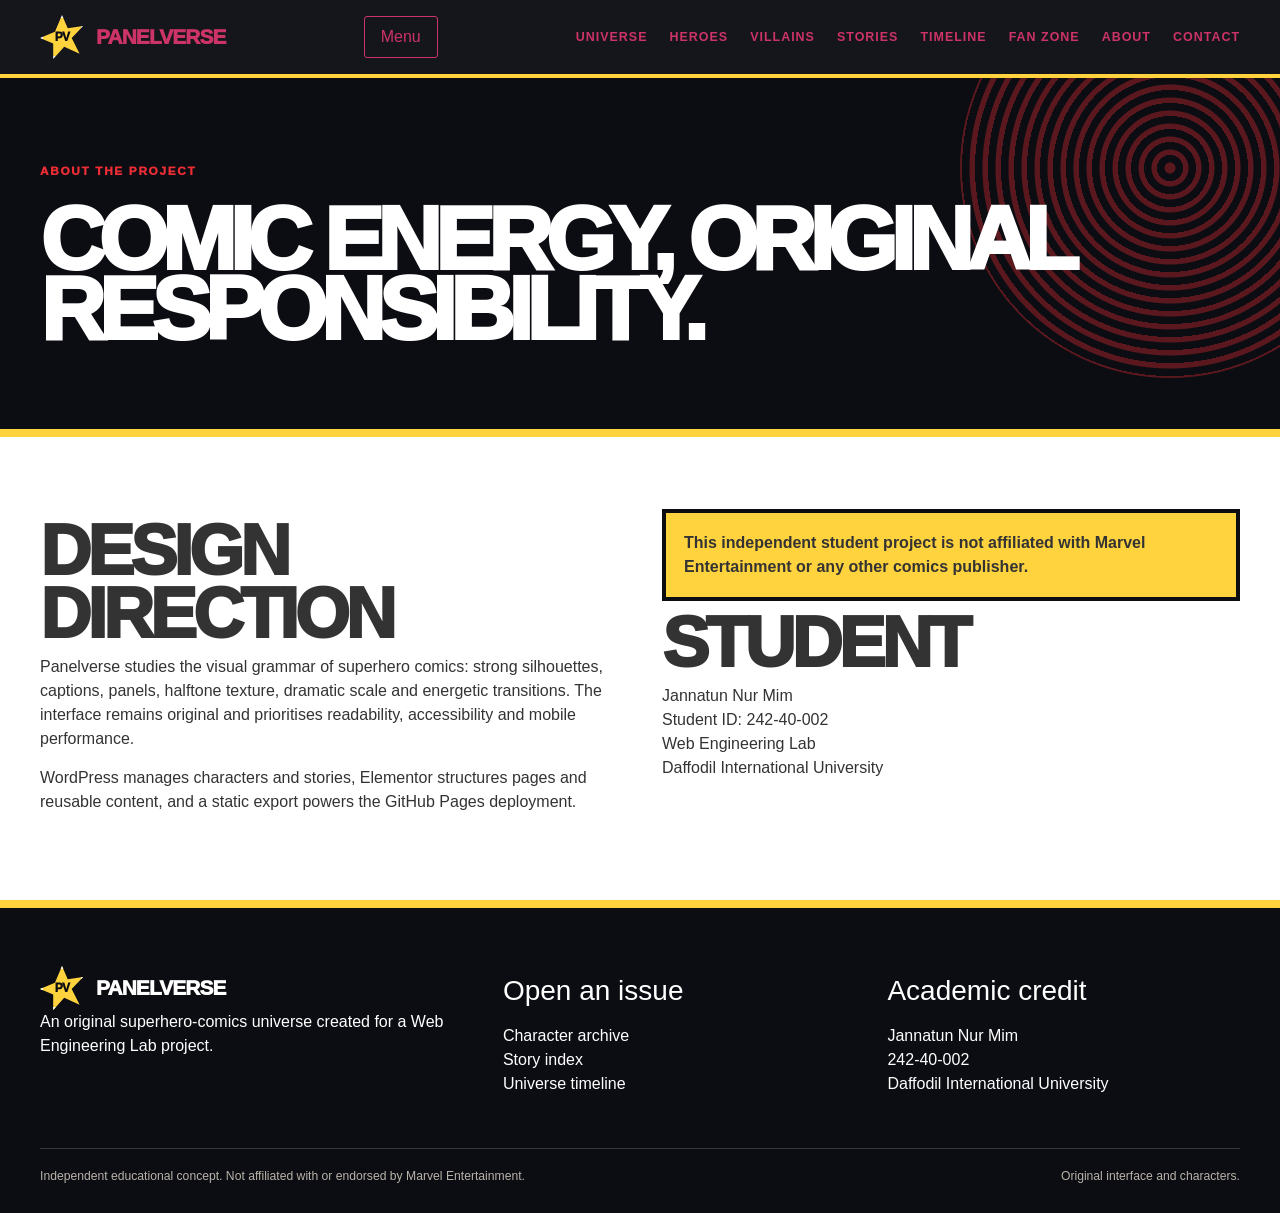
==== about/index.html @ 133c0a96 "feat: replace Prompt and Pixel with Panelverse Comics" ====
<!DOCTYPE html>
<html lang="en-US"><head><meta charset="UTF-8"><meta name="viewport" content="width=device-width,initial-scale=1"><title>About – Panelverse Comics</title>
<meta name="robots" content="max-image-preview:large">
<style id="wp-img-auto-sizes-contain-inline-css">
img:is([sizes=auto i],[sizes^="auto," i]){contain-intrinsic-size:3000px 1500px}
/*# sourceURL=wp-img-auto-sizes-contain-inline-css */
</style>
<style id="wp-emoji-styles-inline-css">

	img.wp-smiley, img.emoji {
		display: inline !important;
		border: none !important;
		box-shadow: none !important;
		height: 1em !important;
		width: 1em !important;
		margin: 0 0.07em !important;
		vertical-align: -0.1em !important;
		background: none !important;
		padding: 0 !important;
	}
/*# sourceURL=wp-emoji-styles-inline-css */
</style>
<style id="global-styles-inline-css">
:root{--wp--preset--aspect-ratio--square: 1;--wp--preset--aspect-ratio--4-3: 4/3;--wp--preset--aspect-ratio--3-4: 3/4;--wp--preset--aspect-ratio--3-2: 3/2;--wp--preset--aspect-ratio--2-3: 2/3;--wp--preset--aspect-ratio--16-9: 16/9;--wp--preset--aspect-ratio--9-16: 9/16;--wp--preset--color--black: #000000;--wp--preset--color--cyan-bluish-gray: #abb8c3;--wp--preset--color--white: #ffffff;--wp--preset--color--pale-pink: #f78da7;--wp--preset--color--vivid-red: #cf2e2e;--wp--preset--color--luminous-vivid-orange: #ff6900;--wp--preset--color--luminous-vivid-amber: #fcb900;--wp--preset--color--light-green-cyan: #7bdcb5;--wp--preset--color--vivid-green-cyan: #00d084;--wp--preset--color--pale-cyan-blue: #8ed1fc;--wp--preset--color--vivid-cyan-blue: #0693e3;--wp--preset--color--vivid-purple: #9b51e0;--wp--preset--gradient--vivid-cyan-blue-to-vivid-purple: linear-gradient(135deg,rgb(6,147,227) 0%,rgb(155,81,224) 100%);--wp--preset--gradient--light-green-cyan-to-vivid-green-cyan: linear-gradient(135deg,rgb(122,220,180) 0%,rgb(0,208,130) 100%);--wp--preset--gradient--luminous-vivid-amber-to-luminous-vivid-orange: linear-gradient(135deg,rgb(252,185,0) 0%,rgb(255,105,0) 100%);--wp--preset--gradient--luminous-vivid-orange-to-vivid-red: linear-gradient(135deg,rgb(255,105,0) 0%,rgb(207,46,46) 100%);--wp--preset--gradient--very-light-gray-to-cyan-bluish-gray: linear-gradient(135deg,rgb(238,238,238) 0%,rgb(169,184,195) 100%);--wp--preset--gradient--cool-to-warm-spectrum: linear-gradient(135deg,rgb(74,234,220) 0%,rgb(151,120,209) 20%,rgb(207,42,186) 40%,rgb(238,44,130) 60%,rgb(251,105,98) 80%,rgb(254,248,76) 100%);--wp--preset--gradient--blush-light-purple: linear-gradient(135deg,rgb(255,206,236) 0%,rgb(152,150,240) 100%);--wp--preset--gradient--blush-bordeaux: linear-gradient(135deg,rgb(254,205,165) 0%,rgb(254,45,45) 50%,rgb(107,0,62) 100%);--wp--preset--gradient--luminous-dusk: linear-gradient(135deg,rgb(255,203,112) 0%,rgb(199,81,192) 50%,rgb(65,88,208) 100%);--wp--preset--gradient--pale-ocean: linear-gradient(135deg,rgb(255,245,203) 0%,rgb(182,227,212) 50%,rgb(51,167,181) 100%);--wp--preset--gradient--electric-grass: linear-gradient(135deg,rgb(202,248,128) 0%,rgb(113,206,126) 100%);--wp--preset--gradient--midnight: linear-gradient(135deg,rgb(2,3,129) 0%,rgb(40,116,252) 100%);--wp--preset--font-size--small: 13px;--wp--preset--font-size--medium: 20px;--wp--preset--font-size--large: 36px;--wp--preset--font-size--x-large: 42px;--wp--preset--spacing--20: 0.44rem;--wp--preset--spacing--30: 0.67rem;--wp--preset--spacing--40: 1rem;--wp--preset--spacing--50: 1.5rem;--wp--preset--spacing--60: 2.25rem;--wp--preset--spacing--70: 3.38rem;--wp--preset--spacing--80: 5.06rem;--wp--preset--shadow--natural: 6px 6px 9px rgba(0, 0, 0, 0.2);--wp--preset--shadow--deep: 12px 12px 50px rgba(0, 0, 0, 0.4);--wp--preset--shadow--sharp: 6px 6px 0px rgba(0, 0, 0, 0.2);--wp--preset--shadow--outlined: 6px 6px 0px -3px rgb(255, 255, 255), 6px 6px rgb(0, 0, 0);--wp--preset--shadow--crisp: 6px 6px 0px rgb(0, 0, 0);}:root { --wp--style--global--content-size: 800px;--wp--style--global--wide-size: 1200px; }:where(body) { margin: 0; }.wp-site-blocks > .alignleft { float: left; margin-right: 2em; }.wp-site-blocks > .alignright { float: right; margin-left: 2em; }.wp-site-blocks > .aligncenter { justify-content: center; margin-left: auto; margin-right: auto; }:where(.wp-site-blocks) > * { margin-block-start: 24px; margin-block-end: 0; }:where(.wp-site-blocks) > :first-child { margin-block-start: 0; }:where(.wp-site-blocks) > :last-child { margin-block-end: 0; }:root { --wp--style--block-gap: 24px; }:root :where(.is-layout-flow) > :first-child{margin-block-start: 0;}:root :where(.is-layout-flow) > :last-child{margin-block-end: 0;}:root :where(.is-layout-flow) > *{margin-block-start: 24px;margin-block-end: 0;}:root :where(.is-layout-constrained) > :first-child{margin-block-start: 0;}:root :where(.is-layout-constrained) > :last-child{margin-block-end: 0;}:root :where(.is-layout-constrained) > *{margin-block-start: 24px;margin-block-end: 0;}:root :where(.is-layout-flex){gap: 24px;}:root :where(.is-layout-grid){gap: 24px;}.is-layout-flow > .alignleft{float: left;margin-inline-start: 0;margin-inline-end: 2em;}.is-layout-flow > .alignright{float: right;margin-inline-start: 2em;margin-inline-end: 0;}.is-layout-flow > .aligncenter{margin-left: auto !important;margin-right: auto !important;}.is-layout-constrained > .alignleft{float: left;margin-inline-start: 0;margin-inline-end: 2em;}.is-layout-constrained > .alignright{float: right;margin-inline-start: 2em;margin-inline-end: 0;}.is-layout-constrained > .aligncenter{margin-left: auto !important;margin-right: auto !important;}.is-layout-constrained > :where(:not(.alignleft):not(.alignright):not(.alignfull)){max-width: var(--wp--style--global--content-size);margin-left: auto !important;margin-right: auto !important;}.is-layout-constrained > .alignwide{max-width: var(--wp--style--global--wide-size);}body .is-layout-flex{display: flex;}.is-layout-flex{flex-wrap: wrap;align-items: center;}.is-layout-flex > :is(*, div){margin: 0;}body .is-layout-grid{display: grid;}.is-layout-grid > :is(*, div){margin: 0;}body{padding-top: 0px;padding-right: 0px;padding-bottom: 0px;padding-left: 0px;}:root :where(.wp-element-button, .wp-block-button__link){background-color: #32373c;border-width: 0;color: #fff;font-family: inherit;font-size: inherit;font-style: inherit;font-weight: inherit;letter-spacing: inherit;line-height: inherit;padding-top: calc(0.667em + 2px);padding-right: calc(1.333em + 2px);padding-bottom: calc(0.667em + 2px);padding-left: calc(1.333em + 2px);text-decoration: none;text-transform: inherit;}.has-black-color{color: var(--wp--preset--color--black) !important;}.has-cyan-bluish-gray-color{color: var(--wp--preset--color--cyan-bluish-gray) !important;}.has-white-color{color: var(--wp--preset--color--white) !important;}.has-pale-pink-color{color: var(--wp--preset--color--pale-pink) !important;}.has-vivid-red-color{color: var(--wp--preset--color--vivid-red) !important;}.has-luminous-vivid-orange-color{color: var(--wp--preset--color--luminous-vivid-orange) !important;}.has-luminous-vivid-amber-color{color: var(--wp--preset--color--luminous-vivid-amber) !important;}.has-light-green-cyan-color{color: var(--wp--preset--color--light-green-cyan) !important;}.has-vivid-green-cyan-color{color: var(--wp--preset--color--vivid-green-cyan) !important;}.has-pale-cyan-blue-color{color: var(--wp--preset--color--pale-cyan-blue) !important;}.has-vivid-cyan-blue-color{color: var(--wp--preset--color--vivid-cyan-blue) !important;}.has-vivid-purple-color{color: var(--wp--preset--color--vivid-purple) !important;}.has-black-background-color{background-color: var(--wp--preset--color--black) !important;}.has-cyan-bluish-gray-background-color{background-color: var(--wp--preset--color--cyan-bluish-gray) !important;}.has-white-background-color{background-color: var(--wp--preset--color--white) !important;}.has-pale-pink-background-color{background-color: var(--wp--preset--color--pale-pink) !important;}.has-vivid-red-background-color{background-color: var(--wp--preset--color--vivid-red) !important;}.has-luminous-vivid-orange-background-color{background-color: var(--wp--preset--color--luminous-vivid-orange) !important;}.has-luminous-vivid-amber-background-color{background-color: var(--wp--preset--color--luminous-vivid-amber) !important;}.has-light-green-cyan-background-color{background-color: var(--wp--preset--color--light-green-cyan) !important;}.has-vivid-green-cyan-background-color{background-color: var(--wp--preset--color--vivid-green-cyan) !important;}.has-pale-cyan-blue-background-color{background-color: var(--wp--preset--color--pale-cyan-blue) !important;}.has-vivid-cyan-blue-background-color{background-color: var(--wp--preset--color--vivid-cyan-blue) !important;}.has-vivid-purple-background-color{background-color: var(--wp--preset--color--vivid-purple) !important;}.has-black-border-color{border-color: var(--wp--preset--color--black) !important;}.has-cyan-bluish-gray-border-color{border-color: var(--wp--preset--color--cyan-bluish-gray) !important;}.has-white-border-color{border-color: var(--wp--preset--color--white) !important;}.has-pale-pink-border-color{border-color: var(--wp--preset--color--pale-pink) !important;}.has-vivid-red-border-color{border-color: var(--wp--preset--color--vivid-red) !important;}.has-luminous-vivid-orange-border-color{border-color: var(--wp--preset--color--luminous-vivid-orange) !important;}.has-luminous-vivid-amber-border-color{border-color: var(--wp--preset--color--luminous-vivid-amber) !important;}.has-light-green-cyan-border-color{border-color: var(--wp--preset--color--light-green-cyan) !important;}.has-vivid-green-cyan-border-color{border-color: var(--wp--preset--color--vivid-green-cyan) !important;}.has-pale-cyan-blue-border-color{border-color: var(--wp--preset--color--pale-cyan-blue) !important;}.has-vivid-cyan-blue-border-color{border-color: var(--wp--preset--color--vivid-cyan-blue) !important;}.has-vivid-purple-border-color{border-color: var(--wp--preset--color--vivid-purple) !important;}.has-vivid-cyan-blue-to-vivid-purple-gradient-background{background: var(--wp--preset--gradient--vivid-cyan-blue-to-vivid-purple) !important;}.has-light-green-cyan-to-vivid-green-cyan-gradient-background{background: var(--wp--preset--gradient--light-green-cyan-to-vivid-green-cyan) !important;}.has-luminous-vivid-amber-to-luminous-vivid-orange-gradient-background{background: var(--wp--preset--gradient--luminous-vivid-amber-to-luminous-vivid-orange) !important;}.has-luminous-vivid-orange-to-vivid-red-gradient-background{background: var(--wp--preset--gradient--luminous-vivid-orange-to-vivid-red) !important;}.has-very-light-gray-to-cyan-bluish-gray-gradient-background{background: var(--wp--preset--gradient--very-light-gray-to-cyan-bluish-gray) !important;}.has-cool-to-warm-spectrum-gradient-background{background: var(--wp--preset--gradient--cool-to-warm-spectrum) !important;}.has-blush-light-purple-gradient-background{background: var(--wp--preset--gradient--blush-light-purple) !important;}.has-blush-bordeaux-gradient-background{background: var(--wp--preset--gradient--blush-bordeaux) !important;}.has-luminous-dusk-gradient-background{background: var(--wp--preset--gradient--luminous-dusk) !important;}.has-pale-ocean-gradient-background{background: var(--wp--preset--gradient--pale-ocean) !important;}.has-electric-grass-gradient-background{background: var(--wp--preset--gradient--electric-grass) !important;}.has-midnight-gradient-background{background: var(--wp--preset--gradient--midnight) !important;}.has-small-font-size{font-size: var(--wp--preset--font-size--small) !important;}.has-medium-font-size{font-size: var(--wp--preset--font-size--medium) !important;}.has-large-font-size{font-size: var(--wp--preset--font-size--large) !important;}.has-x-large-font-size{font-size: var(--wp--preset--font-size--x-large) !important;}
:root :where(.wp-block-icon svg){width: 24px;}
:root :where(.wp-block-pullquote){font-size: 1.5em;line-height: 1.6;}
/*# sourceURL=global-styles-inline-css */
</style>
<link rel="stylesheet" id="hello-parent-css" href="https://mim242-40-002-dot.github.io/prompt-and-pixel-ai/wp-content/themes/hello-elementor/style.css?ver=3.4.9" media="all">
<link rel="stylesheet" id="panelverse-css" href="https://mim242-40-002-dot.github.io/prompt-and-pixel-ai/wp-content/themes/panelverse-child/style.css?ver=1.0.0" media="all">
<link rel="stylesheet" id="hello-elementor-css" href="https://mim242-40-002-dot.github.io/prompt-and-pixel-ai/wp-content/themes/hello-elementor/assets/css/reset.css?ver=3.4.9" media="all">
<link rel="stylesheet" id="hello-elementor-theme-style-css" href="https://mim242-40-002-dot.github.io/prompt-and-pixel-ai/wp-content/themes/hello-elementor/assets/css/theme.css?ver=3.4.9" media="all">
<link rel="stylesheet" id="hello-elementor-header-footer-css" href="https://mim242-40-002-dot.github.io/prompt-and-pixel-ai/wp-content/themes/hello-elementor/assets/css/header-footer.css?ver=3.4.9" media="all">
<link rel="stylesheet" id="elementor-frontend-css" href="https://mim242-40-002-dot.github.io/prompt-and-pixel-ai/wp-content/plugins/elementor/assets/css/frontend.min.css?ver=4.2.2" media="all">
<style id="elementor-frontend-inline-css">
.elementor-section.elementor-section-boxed > .elementor-container{max-width:1140px;}.e-con{--container-max-width:1140px;}.elementor-widget:not(:last-child){margin-block-end:20px;}.elementor-element{--widgets-spacing:20px 20px;--widgets-spacing-row:20px;--widgets-spacing-column:20px;}{}h1.entry-title{display:var(--page-title-display);}.site-header .site-branding{flex-direction:column;align-items:stretch;}.site-header{padding-inline-end:0px;padding-inline-start:0px;}.site-footer .site-branding{flex-direction:column;align-items:stretch;}@media(max-width:1024px){.elementor-section.elementor-section-boxed > .elementor-container{max-width:1024px;}.e-con{--container-max-width:1024px;}}@media(max-width:767px){.elementor-section.elementor-section-boxed > .elementor-container{max-width:767px;}.e-con{--container-max-width:767px;}}
.e-heading-base a, .e-paragraph-base a { all: unset; cursor: pointer; }form[data-element_type="e-form"].form-state-success [data-element_type="e-form-success-message"],form[data-element_type="e-form"].form-state-error [data-element_type="e-form-error-message"]{ display: block; }
.elementor-12 .elementor-element.elementor-element-370b006{--display:flex;--padding-top:0px;--padding-bottom:0px;--padding-left:0px;--padding-right:0px;}:root{--page-title-display:none;}
/*# sourceURL=elementor-frontend-inline-css */
</style>
<link rel="stylesheet" id="base-desktop-css" href="https://mim242-40-002-dot.github.io/prompt-and-pixel-ai/wp-content/uploads/elementor/css/base-desktop.css?ver=6a7a147040a4c" media="all">
<link rel="stylesheet" id="base-mobile-css" href="https://mim242-40-002-dot.github.io/prompt-and-pixel-ai/wp-content/uploads/elementor/css/base-mobile.css?ver=6a7a147040a4c" media="(max-width:767px)">
<script id="jquery-core-js" src="https://mim242-40-002-dot.github.io/prompt-and-pixel-ai/wp-includes/js/jquery/jquery.min.js?ver=3.7.1"></script>
<script id="jquery-migrate-js" src="https://mim242-40-002-dot.github.io/prompt-and-pixel-ai/wp-includes/js/jquery/jquery-migrate.min.js?ver=3.4.1"></script>
<link rel="canonical" href="https://mim242-40-002-dot.github.io/prompt-and-pixel-ai/about/">
<link rel="shortlink" href="https://mim242-40-002-dot.github.io/prompt-and-pixel-ai/?p=12">

<meta property="og:type" content="website">
<meta property="og:title" content="Panelverse Comics — Original Educational Comic Universe">
<meta property="og:description" content="Explore original heroes, villains, stories, and an interactive timeline in an accessible educational comic-inspired website.">
<meta property="og:url" content="https://mim242-40-002-dot.github.io/prompt-and-pixel-ai/about/">
<meta property="og:image" content="https://mim242-40-002-dot.github.io/prompt-and-pixel-ai/assets/social/og-panelverse.png">
<meta name="twitter:card" content="summary_large_image">
</head><body class="wp-singular page-template-default page page-id-12 wp-embed-responsive wp-theme-hello-elementor wp-child-theme-panelverse-child hello-elementor-default elementor-default elementor-kit-4 elementor-page elementor-page-12"><a class="skip-link" href="#main-content">Skip to content</a><header class="pv-header"><nav class="pv-nav" aria-label="Primary navigation"><a class="pv-brand" href="https://mim242-40-002-dot.github.io/prompt-and-pixel-ai/"><span class="pv-mark" aria-hidden="true">PV</span>Panelverse</a><button class="pv-toggle" type="button" aria-expanded="false" aria-controls="pv-menu">Menu</button><div class="pv-menu" id="pv-menu"><a href="https://mim242-40-002-dot.github.io/prompt-and-pixel-ai/universe/">Universe</a><a href="https://mim242-40-002-dot.github.io/prompt-and-pixel-ai/heroes/">Heroes</a><a href="https://mim242-40-002-dot.github.io/prompt-and-pixel-ai/villains/">Villains</a><a href="https://mim242-40-002-dot.github.io/prompt-and-pixel-ai/stories/">Stories</a><a href="https://mim242-40-002-dot.github.io/prompt-and-pixel-ai/timeline/">Timeline</a><a href="https://mim242-40-002-dot.github.io/prompt-and-pixel-ai/fan-zone/">Fan zone</a><a href="https://mim242-40-002-dot.github.io/prompt-and-pixel-ai/about/">About</a><a href="https://mim242-40-002-dot.github.io/prompt-and-pixel-ai/contact/">Contact</a></div></nav></header><main class="pv-main" id="main-content">

<main id="content" class="site-main post-12 page type-page status-publish hentry">

	
	<div class="page-content">
				<div data-elementor-type="wp-page" data-elementor-id="12" class="elementor elementor-12">
				<div class="elementor-element elementor-element-370b006 e-con-full e-flex e-con e-parent" data-id="370b006" data-element_type="container" data-e-type="container">
				<div class="elementor-element elementor-element-85313a2 elementor-widget elementor-widget-html" data-id="85313a2" data-element_type="widget" data-e-type="widget" data-widget_type="html.default">
				<div class="elementor-widget-container">
					<section class="page-hero"><div class="pv-wrap"><p class="kicker">About the project</p><h1>Comic energy, original responsibility.</h1></div></section><section class="page-section"><div class="pv-wrap two-col"><div><h2>Design direction</h2><p>Panelverse studies the visual grammar of superhero comics: strong silhouettes, captions, panels, halftone texture, dramatic scale and energetic transitions. The interface remains original and prioritises readability, accessibility and mobile performance.</p><p>WordPress manages characters and stories, Elementor structures pages and reusable content, and a static export powers the GitHub Pages deployment.</p></div><div><div class="disclaimer">This independent student project is not affiliated with Marvel Entertainment or any other comics publisher.</div><h2>Student</h2><p>Jannatun Nur Mim<br>Student ID: 242-40-002<br>Web Engineering Lab<br>Daffodil International University</p></div></div></section>				</div>
				</div>
				</div>
				</div>
		
		
			</div>

	
</main>

	</main><footer class="pv-footer"><div class="footer-grid"><div><a class="pv-brand" href="https://mim242-40-002-dot.github.io/prompt-and-pixel-ai/"><span class="pv-mark" aria-hidden="true">PV</span>Panelverse</a><p>An original superhero-comics universe created for a Web Engineering Lab project.</p></div><div><h3>Open an issue</h3><p><a href="https://mim242-40-002-dot.github.io/prompt-and-pixel-ai/heroes/">Character archive</a><br><a href="https://mim242-40-002-dot.github.io/prompt-and-pixel-ai/stories/">Story index</a><br><a href="https://mim242-40-002-dot.github.io/prompt-and-pixel-ai/timeline/">Universe timeline</a></p></div><div><h3>Academic credit</h3><p>Jannatun Nur Mim<br>242-40-002<br>Daffodil International University</p></div></div><div class="footer-bottom"><span>Independent educational concept. Not affiliated with or endorsed by Marvel Entertainment.</span><span>Original interface and characters.</span></div></footer><script id="panelverse-js" src="https://mim242-40-002-dot.github.io/prompt-and-pixel-ai/wp-content/themes/panelverse-child/theme.js?ver=1.0.0"></script>
<script id="hello-theme-frontend-js" src="https://mim242-40-002-dot.github.io/prompt-and-pixel-ai/wp-content/themes/hello-elementor/assets/js/hello-frontend.js?ver=3.4.9"></script>
<script id="elementor-webpack-runtime-js" src="https://mim242-40-002-dot.github.io/prompt-and-pixel-ai/wp-content/plugins/elementor/assets/js/webpack.runtime.min.js?ver=4.2.2"></script>
<script id="elementor-frontend-modules-js" src="https://mim242-40-002-dot.github.io/prompt-and-pixel-ai/wp-content/plugins/elementor/assets/js/frontend-modules.min.js?ver=4.2.2"></script>
<script id="jquery-ui-core-js" src="https://mim242-40-002-dot.github.io/prompt-and-pixel-ai/wp-includes/js/jquery/ui/core.min.js?ver=1.13.3"></script>
<script id="elementor-frontend-js-before">
var elementorFrontendConfig = {"environmentMode":{"edit":false,"wpPreview":false,"isScriptDebug":false},"i18n":{"shareOnFacebook":"Share on Facebook","shareOnX":"Share on X","pinIt":"Pin it","download":"Download","downloadImage":"Download image","fullscreen":"Fullscreen","zoom":"Zoom","share":"Share","playVideo":"Play Video","previous":"Previous","next":"Next","close":"Close","a11yCarouselPrevSlideMessage":"Previous slide","a11yCarouselNextSlideMessage":"Next slide","a11yCarouselFirstSlideMessage":"This is the first slide","a11yCarouselLastSlideMessage":"This is the last slide","a11yCarouselPaginationBulletMessage":"Go to slide"},"is_rtl":false,"breakpoints":{"xs":0,"sm":480,"md":768,"lg":1025,"xl":1440,"xxl":1600},"responsive":{"breakpoints":{"mobile":{"label":"Mobile Portrait","value":767,"default_value":767,"direction":"max","is_enabled":true},"mobile_extra":{"label":"Mobile Landscape","value":880,"default_value":880,"direction":"max","is_enabled":false},"tablet":{"label":"Tablet Portrait","value":1024,"default_value":1024,"direction":"max","is_enabled":true},"tablet_extra":{"label":"Tablet Landscape","value":1200,"default_value":1200,"direction":"max","is_enabled":false},"laptop":{"label":"Laptop","value":1366,"default_value":1366,"direction":"max","is_enabled":false},"widescreen":{"label":"Widescreen","value":2400,"default_value":2400,"direction":"min","is_enabled":false}},"hasCustomBreakpoints":false},"version":"4.2.2","is_static":true,"experimentalFeatures":{"e_font_icon_svg":true,"additional_custom_breakpoints":true,"container":true,"e_panel_promotions":true,"hello-theme-header-footer":true,"e_pro_free_trial_popup":true,"nested-elements":true,"e_atomic_elements":true,"atomic_widgets_should_enforce_capabilities":true,"editor_mcp":true,"e_bc_migrations":true,"e_classes":true,"global_classes_should_enforce_capabilities":true,"e_variables":true,"e_variables_manager":true,"e_opt_in_v4_page":true,"e_opt_in_v4":true,"e_components":true,"e_interactions":true,"e_widget_creation":true,"import-export-customization":true},"urls":{"assets":"https:\/\/mim242-40-002-dot.github.io\/prompt-and-pixel-ai\/wp-content\/plugins\/elementor\/assets\/","ajaxurl":"","uploadUrl":"https:\/\/mim242-40-002-dot.github.io\/prompt-and-pixel-ai\/wp-content\/uploads"},"nonces":{},"swiperClass":"swiper","settings":{"page":[],"editorPreferences":[]},"kit":{"active_breakpoints":["viewport_mobile","viewport_tablet"],"global_image_lightbox":"yes","lightbox_enable_counter":"yes","lightbox_enable_fullscreen":"yes","lightbox_enable_zoom":"yes","lightbox_enable_share":"yes","lightbox_title_src":"title","lightbox_description_src":"description","hello_header_logo_type":"title","hello_footer_logo_type":"logo"},"post":{"id":12,"title":"About%20%E2%80%93%20Panelverse%20Comics","excerpt":"","featuredImage":false}};
//# sourceURL=elementor-frontend-js-before
</script>
<script id="elementor-frontend-js" src="https://mim242-40-002-dot.github.io/prompt-and-pixel-ai/wp-content/plugins/elementor/assets/js/frontend.min.js?ver=4.2.2"></script>
<script id="wp-emoji-settings" type="application/json">
{"baseUrl":"https://s.w.org/images/core/emoji/17.0.2/72x72/","ext":".png","svgUrl":"https://s.w.org/images/core/emoji/17.0.2/svg/","svgExt":".svg","source":{"concatemoji":"https://mim242-40-002-dot.github.io/prompt-and-pixel-ai/wp-includes/js/wp-emoji-release.min.js?ver=7.0.2"}}
</script>
<script type="module">
/*! This file is auto-generated */
const a=JSON.parse(document.getElementById("wp-emoji-settings").textContent),o=(window._wpemojiSettings=a,"wpEmojiSettingsSupports"),s=["flag","emoji"];function i(e){try{var t={supportTests:e,timestamp:(new Date).valueOf()};sessionStorage.setItem(o,JSON.stringify(t))}catch(e){}}function c(e,t,n){e.clearRect(0,0,e.canvas.width,e.canvas.height),e.fillText(t,0,0);t=new Uint32Array(e.getImageData(0,0,e.canvas.width,e.canvas.height).data);e.clearRect(0,0,e.canvas.width,e.canvas.height),e.fillText(n,0,0);const a=new Uint32Array(e.getImageData(0,0,e.canvas.width,e.canvas.height).data);return t.every((e,t)=>e===a[t])}function p(e,t){e.clearRect(0,0,e.canvas.width,e.canvas.height),e.fillText(t,0,0);var n=e.getImageData(16,16,1,1);for(let e=0;e<n.data.length;e++)if(0!==n.data[e])return!1;return!0}function u(e,t,n,a){switch(t){case"flag":return n(e,"\ud83c\udff3\ufe0f\u200d\u26a7\ufe0f","\ud83c\udff3\ufe0f\u200b\u26a7\ufe0f")?!1:!n(e,"\ud83c\udde8\ud83c\uddf6","\ud83c\udde8\u200b\ud83c\uddf6")&&!n(e,"\ud83c\udff4\udb40\udc67\udb40\udc62\udb40\udc65\udb40\udc6e\udb40\udc67\udb40\udc7f","\ud83c\udff4\u200b\udb40\udc67\u200b\udb40\udc62\u200b\udb40\udc65\u200b\udb40\udc6e\u200b\udb40\udc67\u200b\udb40\udc7f");case"emoji":return!a(e,"\ud83e\u1fac8")}return!1}function f(e,t,n,a){let r;const o=(r="undefined"!=typeof WorkerGlobalScope&&self instanceof WorkerGlobalScope?new OffscreenCanvas(300,150):document.createElement("canvas")).getContext("2d",{willReadFrequently:!0}),s=(o.textBaseline="top",o.font="600 32px Arial",{});return e.forEach(e=>{s[e]=t(o,e,n,a)}),s}function r(e){var t=document.createElement("script");t.src=e,t.defer=!0,document.head.appendChild(t)}a.supports={everything:!0,everythingExceptFlag:!0},new Promise(t=>{let n=function(){try{var e=JSON.parse(sessionStorage.getItem(o));if("object"==typeof e&&"number"==typeof e.timestamp&&(new Date).valueOf()<e.timestamp+604800&&"object"==typeof e.supportTests)return e.supportTests}catch(e){}return null}();if(!n){if("undefined"!=typeof Worker&&"undefined"!=typeof OffscreenCanvas&&"undefined"!=typeof URL&&URL.createObjectURL&&"undefined"!=typeof Blob)try{var e="postMessage("+f.toString()+"("+[JSON.stringify(s),u.toString(),c.toString(),p.toString()].join(",")+"));",a=new Blob([e],{type:"text/javascript"});const r=new Worker(URL.createObjectURL(a),{name:"wpTestEmojiSupports"});return void(r.onmessage=e=>{i(n=e.data),r.terminate(),t(n)})}catch(e){}i(n=f(s,u,c,p))}t(n)}).then(e=>{for(const n in e)a.supports[n]=e[n],a.supports.everything=a.supports.everything&&a.supports[n],"flag"!==n&&(a.supports.everythingExceptFlag=a.supports.everythingExceptFlag&&a.supports[n]);var t;a.supports.everythingExceptFlag=a.supports.everythingExceptFlag&&!a.supports.flag,a.supports.everything||((t=a.source||{}).concatemoji?r(t.concatemoji):t.wpemoji&&t.twemoji&&(r(t.twemoji),r(t.wpemoji)))});
</script>
</body></html>
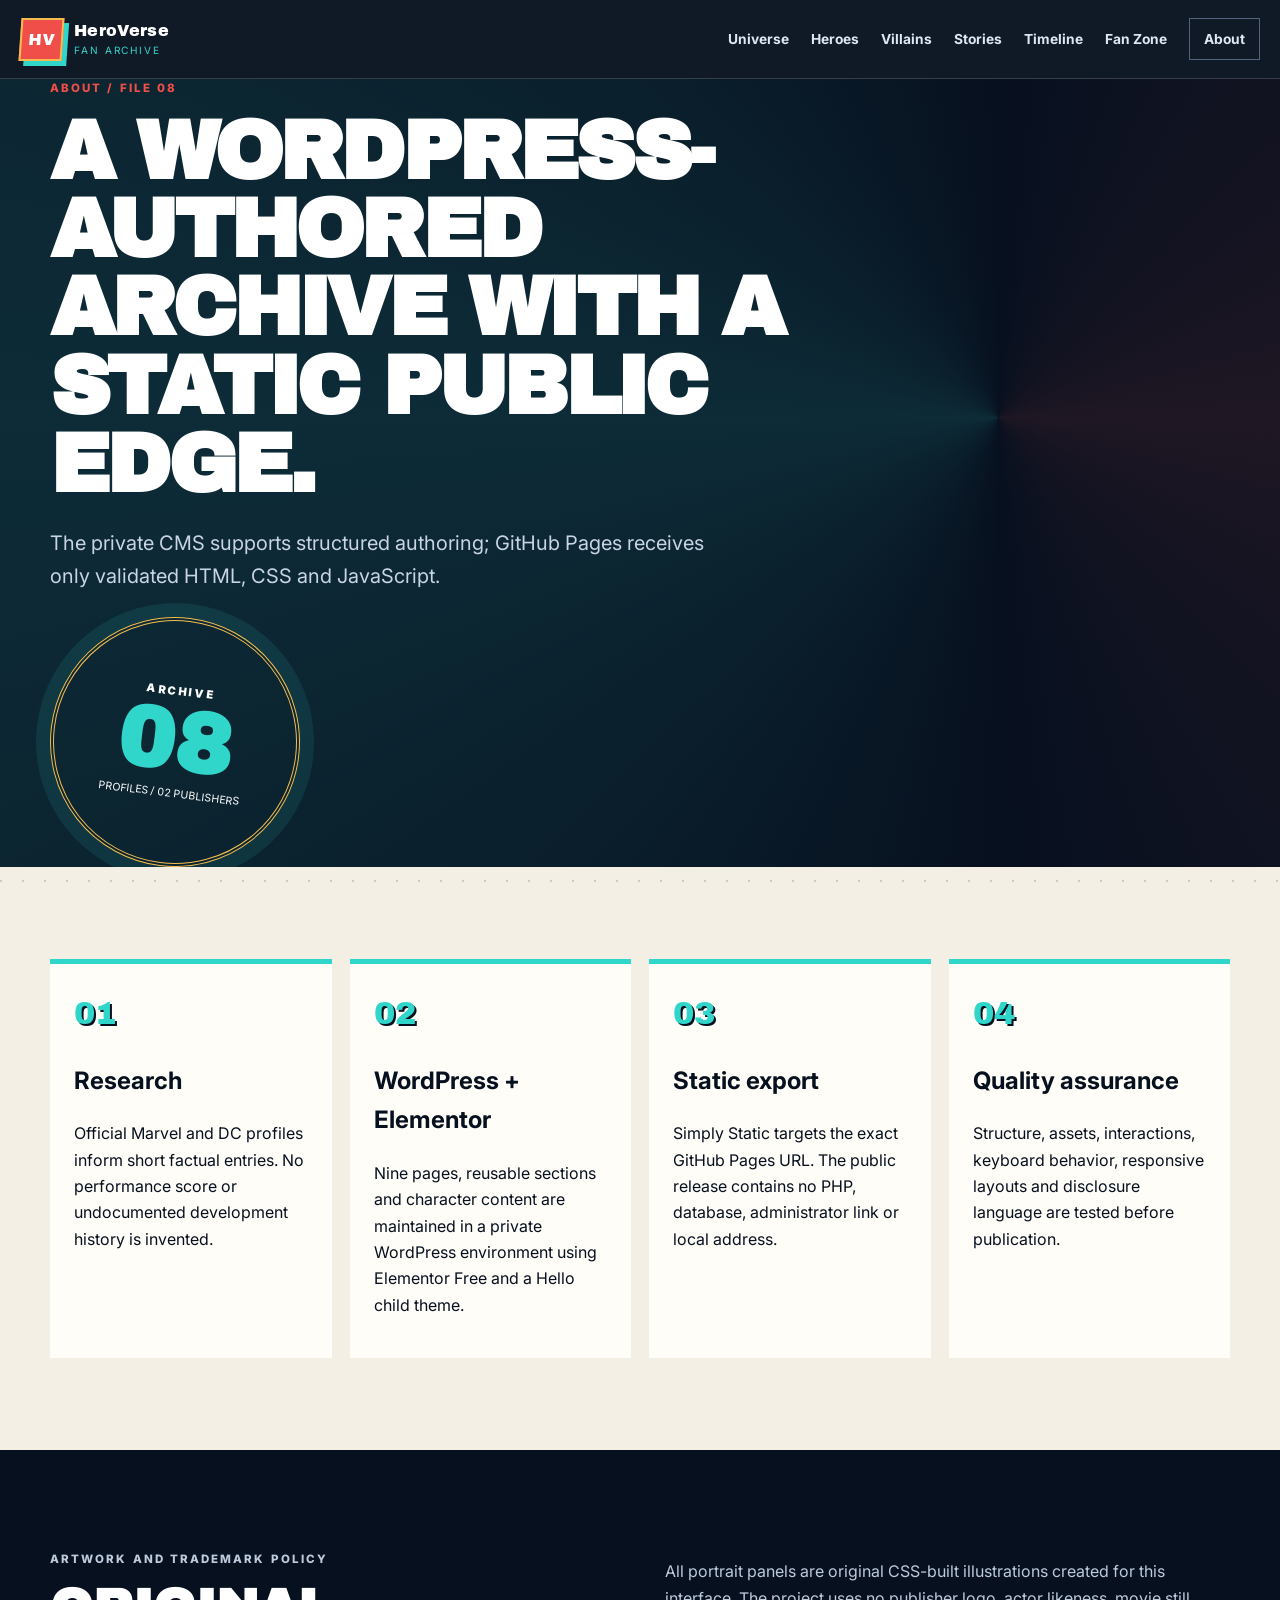
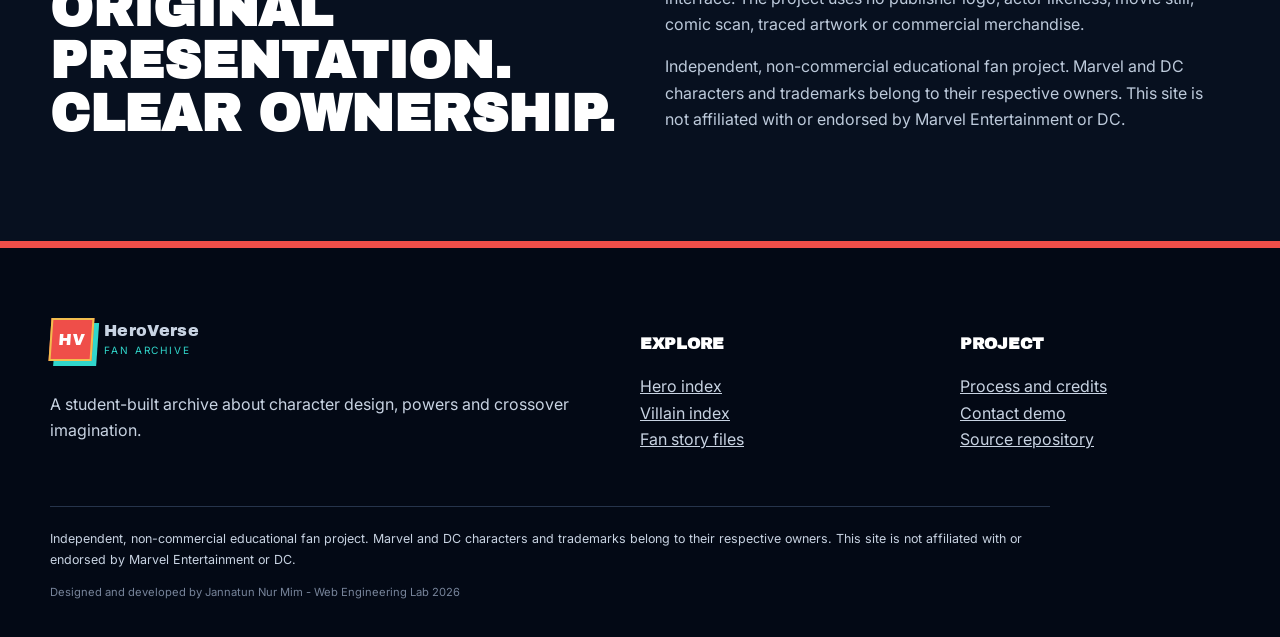
==== commit 891761bd: "Rebuild Website 06 as HeroVerse Fan Archive" ====
--- a/about/index.html
+++ b/about/index.html
@@ -1,92 +1,17 @@
-<!DOCTYPE html>
-<html lang="en-US"><head><meta charset="UTF-8"><meta name="viewport" content="width=device-width,initial-scale=1"><title>About – Panelverse Comics</title>
-<meta name="robots" content="max-image-preview:large">
-<style id="wp-img-auto-sizes-contain-inline-css">
-img:is([sizes=auto i],[sizes^="auto," i]){contain-intrinsic-size:3000px 1500px}
-/*# sourceURL=wp-img-auto-sizes-contain-inline-css */
-</style>
-<style id="wp-emoji-styles-inline-css">
-
-	img.wp-smiley, img.emoji {
-		display: inline !important;
-		border: none !important;
-		box-shadow: none !important;
-		height: 1em !important;
-		width: 1em !important;
-		margin: 0 0.07em !important;
-		vertical-align: -0.1em !important;
-		background: none !important;
-		padding: 0 !important;
-	}
-/*# sourceURL=wp-emoji-styles-inline-css */
-</style>
-<style id="global-styles-inline-css">
-:root{--wp--preset--aspect-ratio--square: 1;--wp--preset--aspect-ratio--4-3: 4/3;--wp--preset--aspect-ratio--3-4: 3/4;--wp--preset--aspect-ratio--3-2: 3/2;--wp--preset--aspect-ratio--2-3: 2/3;--wp--preset--aspect-ratio--16-9: 16/9;--wp--preset--aspect-ratio--9-16: 9/16;--wp--preset--color--black: #000000;--wp--preset--color--cyan-bluish-gray: #abb8c3;--wp--preset--color--white: #ffffff;--wp--preset--color--pale-pink: #f78da7;--wp--preset--color--vivid-red: #cf2e2e;--wp--preset--color--luminous-vivid-orange: #ff6900;--wp--preset--color--luminous-vivid-amber: #fcb900;--wp--preset--color--light-green-cyan: #7bdcb5;--wp--preset--color--vivid-green-cyan: #00d084;--wp--preset--color--pale-cyan-blue: #8ed1fc;--wp--preset--color--vivid-cyan-blue: #0693e3;--wp--preset--color--vivid-purple: #9b51e0;--wp--preset--gradient--vivid-cyan-blue-to-vivid-purple: linear-gradient(135deg,rgb(6,147,227) 0%,rgb(155,81,224) 100%);--wp--preset--gradient--light-green-cyan-to-vivid-green-cyan: linear-gradient(135deg,rgb(122,220,180) 0%,rgb(0,208,130) 100%);--wp--preset--gradient--luminous-vivid-amber-to-luminous-vivid-orange: linear-gradient(135deg,rgb(252,185,0) 0%,rgb(255,105,0) 100%);--wp--preset--gradient--luminous-vivid-orange-to-vivid-red: linear-gradient(135deg,rgb(255,105,0) 0%,rgb(207,46,46) 100%);--wp--preset--gradient--very-light-gray-to-cyan-bluish-gray: linear-gradient(135deg,rgb(238,238,238) 0%,rgb(169,184,195) 100%);--wp--preset--gradient--cool-to-warm-spectrum: linear-gradient(135deg,rgb(74,234,220) 0%,rgb(151,120,209) 20%,rgb(207,42,186) 40%,rgb(238,44,130) 60%,rgb(251,105,98) 80%,rgb(254,248,76) 100%);--wp--preset--gradient--blush-light-purple: linear-gradient(135deg,rgb(255,206,236) 0%,rgb(152,150,240) 100%);--wp--preset--gradient--blush-bordeaux: linear-gradient(135deg,rgb(254,205,165) 0%,rgb(254,45,45) 50%,rgb(107,0,62) 100%);--wp--preset--gradient--luminous-dusk: linear-gradient(135deg,rgb(255,203,112) 0%,rgb(199,81,192) 50%,rgb(65,88,208) 100%);--wp--preset--gradient--pale-ocean: linear-gradient(135deg,rgb(255,245,203) 0%,rgb(182,227,212) 50%,rgb(51,167,181) 100%);--wp--preset--gradient--electric-grass: linear-gradient(135deg,rgb(202,248,128) 0%,rgb(113,206,126) 100%);--wp--preset--gradient--midnight: linear-gradient(135deg,rgb(2,3,129) 0%,rgb(40,116,252) 100%);--wp--preset--font-size--small: 13px;--wp--preset--font-size--medium: 20px;--wp--preset--font-size--large: 36px;--wp--preset--font-size--x-large: 42px;--wp--preset--spacing--20: 0.44rem;--wp--preset--spacing--30: 0.67rem;--wp--preset--spacing--40: 1rem;--wp--preset--spacing--50: 1.5rem;--wp--preset--spacing--60: 2.25rem;--wp--preset--spacing--70: 3.38rem;--wp--preset--spacing--80: 5.06rem;--wp--preset--shadow--natural: 6px 6px 9px rgba(0, 0, 0, 0.2);--wp--preset--shadow--deep: 12px 12px 50px rgba(0, 0, 0, 0.4);--wp--preset--shadow--sharp: 6px 6px 0px rgba(0, 0, 0, 0.2);--wp--preset--shadow--outlined: 6px 6px 0px -3px rgb(255, 255, 255), 6px 6px rgb(0, 0, 0);--wp--preset--shadow--crisp: 6px 6px 0px rgb(0, 0, 0);}:root { --wp--style--global--content-size: 800px;--wp--style--global--wide-size: 1200px; }:where(body) { margin: 0; }.wp-site-blocks > .alignleft { float: left; margin-right: 2em; }.wp-site-blocks > .alignright { float: right; margin-left: 2em; }.wp-site-blocks > .aligncenter { justify-content: center; margin-left: auto; margin-right: auto; }:where(.wp-site-blocks) > * { margin-block-start: 24px; margin-block-end: 0; }:where(.wp-site-blocks) > :first-child { margin-block-start: 0; }:where(.wp-site-blocks) > :last-child { margin-block-end: 0; }:root { --wp--style--block-gap: 24px; }:root :where(.is-layout-flow) > :first-child{margin-block-start: 0;}:root :where(.is-layout-flow) > :last-child{margin-block-end: 0;}:root :where(.is-layout-flow) > *{margin-block-start: 24px;margin-block-end: 0;}:root :where(.is-layout-constrained) > :first-child{margin-block-start: 0;}:root :where(.is-layout-constrained) > :last-child{margin-block-end: 0;}:root :where(.is-layout-constrained) > *{margin-block-start: 24px;margin-block-end: 0;}:root :where(.is-layout-flex){gap: 24px;}:root :where(.is-layout-grid){gap: 24px;}.is-layout-flow > .alignleft{float: left;margin-inline-start: 0;margin-inline-end: 2em;}.is-layout-flow > .alignright{float: right;margin-inline-start: 2em;margin-inline-end: 0;}.is-layout-flow > .aligncenter{margin-left: auto !important;margin-right: auto !important;}.is-layout-constrained > .alignleft{float: left;margin-inline-start: 0;margin-inline-end: 2em;}.is-layout-constrained > .alignright{float: right;margin-inline-start: 2em;margin-inline-end: 0;}.is-layout-constrained > .aligncenter{margin-left: auto !important;margin-right: auto !important;}.is-layout-constrained > :where(:not(.alignleft):not(.alignright):not(.alignfull)){max-width: var(--wp--style--global--content-size);margin-left: auto !important;margin-right: auto !important;}.is-layout-constrained > .alignwide{max-width: var(--wp--style--global--wide-size);}body .is-layout-flex{display: flex;}.is-layout-flex{flex-wrap: wrap;align-items: center;}.is-layout-flex > :is(*, div){margin: 0;}body .is-layout-grid{display: grid;}.is-layout-grid > :is(*, div){margin: 0;}body{padding-top: 0px;padding-right: 0px;padding-bottom: 0px;padding-left: 0px;}:root :where(.wp-element-button, .wp-block-button__link){background-color: #32373c;border-width: 0;color: #fff;font-family: inherit;font-size: inherit;font-style: inherit;font-weight: inherit;letter-spacing: inherit;line-height: inherit;padding-top: calc(0.667em + 2px);padding-right: calc(1.333em + 2px);padding-bottom: calc(0.667em + 2px);padding-left: calc(1.333em + 2px);text-decoration: none;text-transform: inherit;}.has-black-color{color: var(--wp--preset--color--black) !important;}.has-cyan-bluish-gray-color{color: var(--wp--preset--color--cyan-bluish-gray) !important;}.has-white-color{color: var(--wp--preset--color--white) !important;}.has-pale-pink-color{color: var(--wp--preset--color--pale-pink) !important;}.has-vivid-red-color{color: var(--wp--preset--color--vivid-red) !important;}.has-luminous-vivid-orange-color{color: var(--wp--preset--color--luminous-vivid-orange) !important;}.has-luminous-vivid-amber-color{color: var(--wp--preset--color--luminous-vivid-amber) !important;}.has-light-green-cyan-color{color: var(--wp--preset--color--light-green-cyan) !important;}.has-vivid-green-cyan-color{color: var(--wp--preset--color--vivid-green-cyan) !important;}.has-pale-cyan-blue-color{color: var(--wp--preset--color--pale-cyan-blue) !important;}.has-vivid-cyan-blue-color{color: var(--wp--preset--color--vivid-cyan-blue) !important;}.has-vivid-purple-color{color: var(--wp--preset--color--vivid-purple) !important;}.has-black-background-color{background-color: var(--wp--preset--color--black) !important;}.has-cyan-bluish-gray-background-color{background-color: var(--wp--preset--color--cyan-bluish-gray) !important;}.has-white-background-color{background-color: var(--wp--preset--color--white) !important;}.has-pale-pink-background-color{background-color: var(--wp--preset--color--pale-pink) !important;}.has-vivid-red-background-color{background-color: var(--wp--preset--color--vivid-red) !important;}.has-luminous-vivid-orange-background-color{background-color: var(--wp--preset--color--luminous-vivid-orange) !important;}.has-luminous-vivid-amber-background-color{background-color: var(--wp--preset--color--luminous-vivid-amber) !important;}.has-light-green-cyan-background-color{background-color: var(--wp--preset--color--light-green-cyan) !important;}.has-vivid-green-cyan-background-color{background-color: var(--wp--preset--color--vivid-green-cyan) !important;}.has-pale-cyan-blue-background-color{background-color: var(--wp--preset--color--pale-cyan-blue) !important;}.has-vivid-cyan-blue-background-color{background-color: var(--wp--preset--color--vivid-cyan-blue) !important;}.has-vivid-purple-background-color{background-color: var(--wp--preset--color--vivid-purple) !important;}.has-black-border-color{border-color: var(--wp--preset--color--black) !important;}.has-cyan-bluish-gray-border-color{border-color: var(--wp--preset--color--cyan-bluish-gray) !important;}.has-white-border-color{border-color: var(--wp--preset--color--white) !important;}.has-pale-pink-border-color{border-color: var(--wp--preset--color--pale-pink) !important;}.has-vivid-red-border-color{border-color: var(--wp--preset--color--vivid-red) !important;}.has-luminous-vivid-orange-border-color{border-color: var(--wp--preset--color--luminous-vivid-orange) !important;}.has-luminous-vivid-amber-border-color{border-color: var(--wp--preset--color--luminous-vivid-amber) !important;}.has-light-green-cyan-border-color{border-color: var(--wp--preset--color--light-green-cyan) !important;}.has-vivid-green-cyan-border-color{border-color: var(--wp--preset--color--vivid-green-cyan) !important;}.has-pale-cyan-blue-border-color{border-color: var(--wp--preset--color--pale-cyan-blue) !important;}.has-vivid-cyan-blue-border-color{border-color: var(--wp--preset--color--vivid-cyan-blue) !important;}.has-vivid-purple-border-color{border-color: var(--wp--preset--color--vivid-purple) !important;}.has-vivid-cyan-blue-to-vivid-purple-gradient-background{background: var(--wp--preset--gradient--vivid-cyan-blue-to-vivid-purple) !important;}.has-light-green-cyan-to-vivid-green-cyan-gradient-background{background: var(--wp--preset--gradient--light-green-cyan-to-vivid-green-cyan) !important;}.has-luminous-vivid-amber-to-luminous-vivid-orange-gradient-background{background: var(--wp--preset--gradient--luminous-vivid-amber-to-luminous-vivid-orange) !important;}.has-luminous-vivid-orange-to-vivid-red-gradient-background{background: var(--wp--preset--gradient--luminous-vivid-orange-to-vivid-red) !important;}.has-very-light-gray-to-cyan-bluish-gray-gradient-background{background: var(--wp--preset--gradient--very-light-gray-to-cyan-bluish-gray) !important;}.has-cool-to-warm-spectrum-gradient-background{background: var(--wp--preset--gradient--cool-to-warm-spectrum) !important;}.has-blush-light-purple-gradient-background{background: var(--wp--preset--gradient--blush-light-purple) !important;}.has-blush-bordeaux-gradient-background{background: var(--wp--preset--gradient--blush-bordeaux) !important;}.has-luminous-dusk-gradient-background{background: var(--wp--preset--gradient--luminous-dusk) !important;}.has-pale-ocean-gradient-background{background: var(--wp--preset--gradient--pale-ocean) !important;}.has-electric-grass-gradient-background{background: var(--wp--preset--gradient--electric-grass) !important;}.has-midnight-gradient-background{background: var(--wp--preset--gradient--midnight) !important;}.has-small-font-size{font-size: var(--wp--preset--font-size--small) !important;}.has-medium-font-size{font-size: var(--wp--preset--font-size--medium) !important;}.has-large-font-size{font-size: var(--wp--preset--font-size--large) !important;}.has-x-large-font-size{font-size: var(--wp--preset--font-size--x-large) !important;}
-:root :where(.wp-block-icon svg){width: 24px;}
-:root :where(.wp-block-pullquote){font-size: 1.5em;line-height: 1.6;}
-/*# sourceURL=global-styles-inline-css */
-</style>
-<link rel="stylesheet" id="hello-parent-css" href="https://mim242-40-002-dot.github.io/prompt-and-pixel-ai/wp-content/themes/hello-elementor/style.css?ver=3.4.9" media="all">
-<link rel="stylesheet" id="panelverse-css" href="https://mim242-40-002-dot.github.io/prompt-and-pixel-ai/wp-content/themes/panelverse-child/style.css?ver=1.0.0" media="all">
-<link rel="stylesheet" id="hello-elementor-css" href="https://mim242-40-002-dot.github.io/prompt-and-pixel-ai/wp-content/themes/hello-elementor/assets/css/reset.css?ver=3.4.9" media="all">
-<link rel="stylesheet" id="hello-elementor-theme-style-css" href="https://mim242-40-002-dot.github.io/prompt-and-pixel-ai/wp-content/themes/hello-elementor/assets/css/theme.css?ver=3.4.9" media="all">
-<link rel="stylesheet" id="hello-elementor-header-footer-css" href="https://mim242-40-002-dot.github.io/prompt-and-pixel-ai/wp-content/themes/hello-elementor/assets/css/header-footer.css?ver=3.4.9" media="all">
-<link rel="stylesheet" id="elementor-frontend-css" href="https://mim242-40-002-dot.github.io/prompt-and-pixel-ai/wp-content/plugins/elementor/assets/css/frontend.min.css?ver=4.2.2" media="all">
-<style id="elementor-frontend-inline-css">
-.elementor-section.elementor-section-boxed > .elementor-container{max-width:1140px;}.e-con{--container-max-width:1140px;}.elementor-widget:not(:last-child){margin-block-end:20px;}.elementor-element{--widgets-spacing:20px 20px;--widgets-spacing-row:20px;--widgets-spacing-column:20px;}{}h1.entry-title{display:var(--page-title-display);}.site-header .site-branding{flex-direction:column;align-items:stretch;}.site-header{padding-inline-end:0px;padding-inline-start:0px;}.site-footer .site-branding{flex-direction:column;align-items:stretch;}@media(max-width:1024px){.elementor-section.elementor-section-boxed > .elementor-container{max-width:1024px;}.e-con{--container-max-width:1024px;}}@media(max-width:767px){.elementor-section.elementor-section-boxed > .elementor-container{max-width:767px;}.e-con{--container-max-width:767px;}}
-.e-heading-base a, .e-paragraph-base a { all: unset; cursor: pointer; }form[data-element_type="e-form"].form-state-success [data-element_type="e-form-success-message"],form[data-element_type="e-form"].form-state-error [data-element_type="e-form-error-message"]{ display: block; }
-.elementor-12 .elementor-element.elementor-element-370b006{--display:flex;--padding-top:0px;--padding-bottom:0px;--padding-left:0px;--padding-right:0px;}:root{--page-title-display:none;}
-/*# sourceURL=elementor-frontend-inline-css */
-</style>
-<link rel="stylesheet" id="base-desktop-css" href="https://mim242-40-002-dot.github.io/prompt-and-pixel-ai/wp-content/uploads/elementor/css/base-desktop.css?ver=6a7a147040a4c" media="all">
-<link rel="stylesheet" id="base-mobile-css" href="https://mim242-40-002-dot.github.io/prompt-and-pixel-ai/wp-content/uploads/elementor/css/base-mobile.css?ver=6a7a147040a4c" media="(max-width:767px)">
-<script id="jquery-core-js" src="https://mim242-40-002-dot.github.io/prompt-and-pixel-ai/wp-includes/js/jquery/jquery.min.js?ver=3.7.1"></script>
-<script id="jquery-migrate-js" src="https://mim242-40-002-dot.github.io/prompt-and-pixel-ai/wp-includes/js/jquery/jquery-migrate.min.js?ver=3.4.1"></script>
-<link rel="canonical" href="https://mim242-40-002-dot.github.io/prompt-and-pixel-ai/about/">
-<link rel="shortlink" href="https://mim242-40-002-dot.github.io/prompt-and-pixel-ai/?p=12">
-
-<meta property="og:type" content="website">
-<meta property="og:title" content="Panelverse Comics — Original Educational Comic Universe">
-<meta property="og:description" content="Explore original heroes, villains, stories, and an interactive timeline in an accessible educational comic-inspired website.">
-<meta property="og:url" content="https://mim242-40-002-dot.github.io/prompt-and-pixel-ai/about/">
-<meta property="og:image" content="https://mim242-40-002-dot.github.io/prompt-and-pixel-ai/assets/social/og-panelverse.png">
-<meta name="twitter:card" content="summary_large_image">
-</head><body class="wp-singular page-template-default page page-id-12 wp-embed-responsive wp-theme-hello-elementor wp-child-theme-panelverse-child hello-elementor-default elementor-default elementor-kit-4 elementor-page elementor-page-12"><a class="skip-link" href="#main-content">Skip to content</a><header class="pv-header"><nav class="pv-nav" aria-label="Primary navigation"><a class="pv-brand" href="https://mim242-40-002-dot.github.io/prompt-and-pixel-ai/"><span class="pv-mark" aria-hidden="true">PV</span>Panelverse</a><button class="pv-toggle" type="button" aria-expanded="false" aria-controls="pv-menu">Menu</button><div class="pv-menu" id="pv-menu"><a href="https://mim242-40-002-dot.github.io/prompt-and-pixel-ai/universe/">Universe</a><a href="https://mim242-40-002-dot.github.io/prompt-and-pixel-ai/heroes/">Heroes</a><a href="https://mim242-40-002-dot.github.io/prompt-and-pixel-ai/villains/">Villains</a><a href="https://mim242-40-002-dot.github.io/prompt-and-pixel-ai/stories/">Stories</a><a href="https://mim242-40-002-dot.github.io/prompt-and-pixel-ai/timeline/">Timeline</a><a href="https://mim242-40-002-dot.github.io/prompt-and-pixel-ai/fan-zone/">Fan zone</a><a href="https://mim242-40-002-dot.github.io/prompt-and-pixel-ai/about/">About</a><a href="https://mim242-40-002-dot.github.io/prompt-and-pixel-ai/contact/">Contact</a></div></nav></header><main class="pv-main" id="main-content">
-
-<main id="content" class="site-main post-12 page type-page status-publish hentry">
-
-	
-	<div class="page-content">
-				<div data-elementor-type="wp-page" data-elementor-id="12" class="elementor elementor-12">
-				<div class="elementor-element elementor-element-370b006 e-con-full e-flex e-con e-parent" data-id="370b006" data-element_type="container" data-e-type="container">
-				<div class="elementor-element elementor-element-85313a2 elementor-widget elementor-widget-html" data-id="85313a2" data-element_type="widget" data-e-type="widget" data-widget_type="html.default">
-				<div class="elementor-widget-container">
-					<section class="page-hero"><div class="pv-wrap"><p class="kicker">About the project</p><h1>Comic energy, original responsibility.</h1></div></section><section class="page-section"><div class="pv-wrap two-col"><div><h2>Design direction</h2><p>Panelverse studies the visual grammar of superhero comics: strong silhouettes, captions, panels, halftone texture, dramatic scale and energetic transitions. The interface remains original and prioritises readability, accessibility and mobile performance.</p><p>WordPress manages characters and stories, Elementor structures pages and reusable content, and a static export powers the GitHub Pages deployment.</p></div><div><div class="disclaimer">This independent student project is not affiliated with Marvel Entertainment or any other comics publisher.</div><h2>Student</h2><p>Jannatun Nur Mim<br>Student ID: 242-40-002<br>Web Engineering Lab<br>Daffodil International University</p></div></div></section>				</div>
-				</div>
-				</div>
-				</div>
-		
-		
-			</div>
-
-	
-</main>
-
-	</main><footer class="pv-footer"><div class="footer-grid"><div><a class="pv-brand" href="https://mim242-40-002-dot.github.io/prompt-and-pixel-ai/"><span class="pv-mark" aria-hidden="true">PV</span>Panelverse</a><p>An original superhero-comics universe created for a Web Engineering Lab project.</p></div><div><h3>Open an issue</h3><p><a href="https://mim242-40-002-dot.github.io/prompt-and-pixel-ai/heroes/">Character archive</a><br><a href="https://mim242-40-002-dot.github.io/prompt-and-pixel-ai/stories/">Story index</a><br><a href="https://mim242-40-002-dot.github.io/prompt-and-pixel-ai/timeline/">Universe timeline</a></p></div><div><h3>Academic credit</h3><p>Jannatun Nur Mim<br>242-40-002<br>Daffodil International University</p></div></div><div class="footer-bottom"><span>Independent educational concept. Not affiliated with or endorsed by Marvel Entertainment.</span><span>Original interface and characters.</span></div></footer><script id="panelverse-js" src="https://mim242-40-002-dot.github.io/prompt-and-pixel-ai/wp-content/themes/panelverse-child/theme.js?ver=1.0.0"></script>
-<script id="hello-theme-frontend-js" src="https://mim242-40-002-dot.github.io/prompt-and-pixel-ai/wp-content/themes/hello-elementor/assets/js/hello-frontend.js?ver=3.4.9"></script>
-<script id="elementor-webpack-runtime-js" src="https://mim242-40-002-dot.github.io/prompt-and-pixel-ai/wp-content/plugins/elementor/assets/js/webpack.runtime.min.js?ver=4.2.2"></script>
-<script id="elementor-frontend-modules-js" src="https://mim242-40-002-dot.github.io/prompt-and-pixel-ai/wp-content/plugins/elementor/assets/js/frontend-modules.min.js?ver=4.2.2"></script>
-<script id="jquery-ui-core-js" src="https://mim242-40-002-dot.github.io/prompt-and-pixel-ai/wp-includes/js/jquery/ui/core.min.js?ver=1.13.3"></script>
-<script id="elementor-frontend-js-before">
-var elementorFrontendConfig = {"environmentMode":{"edit":false,"wpPreview":false,"isScriptDebug":false},"i18n":{"shareOnFacebook":"Share on Facebook","shareOnX":"Share on X","pinIt":"Pin it","download":"Download","downloadImage":"Download image","fullscreen":"Fullscreen","zoom":"Zoom","share":"Share","playVideo":"Play Video","previous":"Previous","next":"Next","close":"Close","a11yCarouselPrevSlideMessage":"Previous slide","a11yCarouselNextSlideMessage":"Next slide","a11yCarouselFirstSlideMessage":"This is the first slide","a11yCarouselLastSlideMessage":"This is the last slide","a11yCarouselPaginationBulletMessage":"Go to slide"},"is_rtl":false,"breakpoints":{"xs":0,"sm":480,"md":768,"lg":1025,"xl":1440,"xxl":1600},"responsive":{"breakpoints":{"mobile":{"label":"Mobile Portrait","value":767,"default_value":767,"direction":"max","is_enabled":true},"mobile_extra":{"label":"Mobile Landscape","value":880,"default_value":880,"direction":"max","is_enabled":false},"tablet":{"label":"Tablet Portrait","value":1024,"default_value":1024,"direction":"max","is_enabled":true},"tablet_extra":{"label":"Tablet Landscape","value":1200,"default_value":1200,"direction":"max","is_enabled":false},"laptop":{"label":"Laptop","value":1366,"default_value":1366,"direction":"max","is_enabled":false},"widescreen":{"label":"Widescreen","value":2400,"default_value":2400,"direction":"min","is_enabled":false}},"hasCustomBreakpoints":false},"version":"4.2.2","is_static":true,"experimentalFeatures":{"e_font_icon_svg":true,"additional_custom_breakpoints":true,"container":true,"e_panel_promotions":true,"hello-theme-header-footer":true,"e_pro_free_trial_popup":true,"nested-elements":true,"e_atomic_elements":true,"atomic_widgets_should_enforce_capabilities":true,"editor_mcp":true,"e_bc_migrations":true,"e_classes":true,"global_classes_should_enforce_capabilities":true,"e_variables":true,"e_variables_manager":true,"e_opt_in_v4_page":true,"e_opt_in_v4":true,"e_components":true,"e_interactions":true,"e_widget_creation":true,"import-export-customization":true},"urls":{"assets":"https:\/\/mim242-40-002-dot.github.io\/prompt-and-pixel-ai\/wp-content\/plugins\/elementor\/assets\/","ajaxurl":"","uploadUrl":"https:\/\/mim242-40-002-dot.github.io\/prompt-and-pixel-ai\/wp-content\/uploads"},"nonces":{},"swiperClass":"swiper","settings":{"page":[],"editorPreferences":[]},"kit":{"active_breakpoints":["viewport_mobile","viewport_tablet"],"global_image_lightbox":"yes","lightbox_enable_counter":"yes","lightbox_enable_fullscreen":"yes","lightbox_enable_zoom":"yes","lightbox_enable_share":"yes","lightbox_title_src":"title","lightbox_description_src":"description","hello_header_logo_type":"title","hello_footer_logo_type":"logo"},"post":{"id":12,"title":"About%20%E2%80%93%20Panelverse%20Comics","excerpt":"","featuredImage":false}};
-//# sourceURL=elementor-frontend-js-before
-</script>
-<script id="elementor-frontend-js" src="https://mim242-40-002-dot.github.io/prompt-and-pixel-ai/wp-content/plugins/elementor/assets/js/frontend.min.js?ver=4.2.2"></script>
-<script id="wp-emoji-settings" type="application/json">
-{"baseUrl":"https://s.w.org/images/core/emoji/17.0.2/72x72/","ext":".png","svgUrl":"https://s.w.org/images/core/emoji/17.0.2/svg/","svgExt":".svg","source":{"concatemoji":"https://mim242-40-002-dot.github.io/prompt-and-pixel-ai/wp-includes/js/wp-emoji-release.min.js?ver=7.0.2"}}
-</script>
-<script type="module">
-/*! This file is auto-generated */
-const a=JSON.parse(document.getElementById("wp-emoji-settings").textContent),o=(window._wpemojiSettings=a,"wpEmojiSettingsSupports"),s=["flag","emoji"];function i(e){try{var t={supportTests:e,timestamp:(new Date).valueOf()};sessionStorage.setItem(o,JSON.stringify(t))}catch(e){}}function c(e,t,n){e.clearRect(0,0,e.canvas.width,e.canvas.height),e.fillText(t,0,0);t=new Uint32Array(e.getImageData(0,0,e.canvas.width,e.canvas.height).data);e.clearRect(0,0,e.canvas.width,e.canvas.height),e.fillText(n,0,0);const a=new Uint32Array(e.getImageData(0,0,e.canvas.width,e.canvas.height).data);return t.every((e,t)=>e===a[t])}function p(e,t){e.clearRect(0,0,e.canvas.width,e.canvas.height),e.fillText(t,0,0);var n=e.getImageData(16,16,1,1);for(let e=0;e<n.data.length;e++)if(0!==n.data[e])return!1;return!0}function u(e,t,n,a){switch(t){case"flag":return n(e,"\ud83c\udff3\ufe0f\u200d\u26a7\ufe0f","\ud83c\udff3\ufe0f\u200b\u26a7\ufe0f")?!1:!n(e,"\ud83c\udde8\ud83c\uddf6","\ud83c\udde8\u200b\ud83c\uddf6")&&!n(e,"\ud83c\udff4\udb40\udc67\udb40\udc62\udb40\udc65\udb40\udc6e\udb40\udc67\udb40\udc7f","\ud83c\udff4\u200b\udb40\udc67\u200b\udb40\udc62\u200b\udb40\udc65\u200b\udb40\udc6e\u200b\udb40\udc67\u200b\udb40\udc7f");case"emoji":return!a(e,"\ud83e\u1fac8")}return!1}function f(e,t,n,a){let r;const o=(r="undefined"!=typeof WorkerGlobalScope&&self instanceof WorkerGlobalScope?new OffscreenCanvas(300,150):document.createElement("canvas")).getContext("2d",{willReadFrequently:!0}),s=(o.textBaseline="top",o.font="600 32px Arial",{});return e.forEach(e=>{s[e]=t(o,e,n,a)}),s}function r(e){var t=document.createElement("script");t.src=e,t.defer=!0,document.head.appendChild(t)}a.supports={everything:!0,everythingExceptFlag:!0},new Promise(t=>{let n=function(){try{var e=JSON.parse(sessionStorage.getItem(o));if("object"==typeof e&&"number"==typeof e.timestamp&&(new Date).valueOf()<e.timestamp+604800&&"object"==typeof e.supportTests)return e.supportTests}catch(e){}return null}();if(!n){if("undefined"!=typeof Worker&&"undefined"!=typeof OffscreenCanvas&&"undefined"!=typeof URL&&URL.createObjectURL&&"undefined"!=typeof Blob)try{var e="postMessage("+f.toString()+"("+[JSON.stringify(s),u.toString(),c.toString(),p.toString()].join(",")+"));",a=new Blob([e],{type:"text/javascript"});const r=new Worker(URL.createObjectURL(a),{name:"wpTestEmojiSupports"});return void(r.onmessage=e=>{i(n=e.data),r.terminate(),t(n)})}catch(e){}i(n=f(s,u,c,p))}t(n)}).then(e=>{for(const n in e)a.supports[n]=e[n],a.supports.everything=a.supports.everything&&a.supports[n],"flag"!==n&&(a.supports.everythingExceptFlag=a.supports.everythingExceptFlag&&a.supports[n]);var t;a.supports.everythingExceptFlag=a.supports.everythingExceptFlag&&!a.supports.flag,a.supports.everything||((t=a.source||{}).concatemoji?r(t.concatemoji):t.wpemoji&&t.twemoji&&(r(t.twemoji),r(t.wpemoji)))});
-</script>
-</body></html>
+<!doctype html>
+<html lang="en"><head><meta charset="utf-8"><meta name="viewport" content="width=device-width,initial-scale=1">
+<title>About | HeroVerse Fan Archive</title><meta name="description" content="WordPress, Elementor, static export and asset-policy documentation."><meta name="theme-color" content="#07101f">
+<link rel="canonical" href="https://mim242-40-002-dot.github.io/prompt-and-pixel-ai/about/"><meta property="og:type" content="website"><meta property="og:title" content="About | HeroVerse Fan Archive"><meta property="og:description" content="WordPress, Elementor, static export and asset-policy documentation."><meta property="og:url" content="https://mim242-40-002-dot.github.io/prompt-and-pixel-ai/about/">
+<link rel="icon" href="../assets/icons/favicon.png"><link rel="stylesheet" href="../css/heroverse.css?v=2.0.0">
+</head><body data-page="about"><a class="skip-link" href="#main-content">Skip to content</a>
+<header class="site-header"><nav class="nav-shell" aria-label="Primary navigation">
+  <a class="brand" href="https://mim242-40-002-dot.github.io/prompt-and-pixel-ai/" aria-label="HeroVerse Fan Archive home"><span class="brand-mark" aria-hidden="true">HV</span><span>HeroVerse<small>Fan Archive</small></span></a>
+  <button class="nav-toggle" type="button" aria-expanded="false" aria-controls="site-menu"><span>Menu</span><i aria-hidden="true"></i></button>
+  <div class="site-menu" id="site-menu"><a href="https://mim242-40-002-dot.github.io/prompt-and-pixel-ai/universe/">Universe</a><a href="https://mim242-40-002-dot.github.io/prompt-and-pixel-ai/heroes/">Heroes</a><a href="https://mim242-40-002-dot.github.io/prompt-and-pixel-ai/villains/">Villains</a><a href="https://mim242-40-002-dot.github.io/prompt-and-pixel-ai/stories/">Stories</a><a href="https://mim242-40-002-dot.github.io/prompt-and-pixel-ai/timeline/">Timeline</a><a href="https://mim242-40-002-dot.github.io/prompt-and-pixel-ai/fan-zone/">Fan Zone</a><a class="nav-more" href="https://mim242-40-002-dot.github.io/prompt-and-pixel-ai/about/">About</a></div>
+</nav></header><main id="main-content"><section class="page-hero"><div class="wrap hero-grid"><div><p class="kicker">About / File 08</p><h1>A WordPress-authored archive with a static public edge.</h1><p class="lead">The private CMS supports structured authoring; GitHub Pages receives only validated HTML, CSS and JavaScript.</p></div><div class="hero-seal" aria-hidden="true"><span>ARCHIVE</span><strong>08</strong><small>profiles / 02 publishers</small></div></div></section><section class="section"><div class="wrap process-grid"><article><span class="step">01</span><h2>Research</h2><p>Official Marvel and DC profiles inform short factual entries. No performance score or undocumented development history is invented.</p></article><article><span class="step">02</span><h2>WordPress + Elementor</h2><p>Nine pages, reusable sections and character content are maintained in a private WordPress environment using Elementor Free and a Hello child theme.</p></article><article><span class="step">03</span><h2>Static export</h2><p>Simply Static targets the exact GitHub Pages URL. The public release contains no PHP, database, administrator link or local address.</p></article><article><span class="step">04</span><h2>Quality assurance</h2><p>Structure, assets, interactions, keyboard behavior, responsive layouts and disclosure language are tested before publication.</p></article></div></section>
+<section class="section section--ink"><div class="wrap split"><div><p class="kicker">Artwork and trademark policy</p><h2>Original presentation. Clear ownership.</h2></div><div><p>All portrait panels are original CSS-built illustrations created for this interface. The project uses no publisher logo, actor likeness, movie still, comic scan, traced artwork or commercial merchandise.</p><p>Independent, non-commercial educational fan project. Marvel and DC characters and trademarks belong to their respective owners. This site is not affiliated with or endorsed by Marvel Entertainment or DC.</p></div></div></section></main><footer class="site-footer">
+  <div class="footer-grid"><div><a class="brand brand--footer" href="https://mim242-40-002-dot.github.io/prompt-and-pixel-ai/"><span class="brand-mark" aria-hidden="true">HV</span><span>HeroVerse<small>Fan Archive</small></span></a><p>A student-built archive about character design, powers and crossover imagination.</p></div>
+  <div><h2>Explore</h2><p><a href="https://mim242-40-002-dot.github.io/prompt-and-pixel-ai/heroes/">Hero index</a><br><a href="https://mim242-40-002-dot.github.io/prompt-and-pixel-ai/villains/">Villain index</a><br><a href="https://mim242-40-002-dot.github.io/prompt-and-pixel-ai/stories/">Fan story files</a></p></div>
+  <div><h2>Project</h2><p><a href="https://mim242-40-002-dot.github.io/prompt-and-pixel-ai/about/">Process and credits</a><br><a href="https://mim242-40-002-dot.github.io/prompt-and-pixel-ai/contact/">Contact demo</a><br><a href="https://github.com/mim242-40-002-dot/prompt-and-pixel-ai">Source repository</a></p></div></div>
+  <p class="legal">Independent, non-commercial educational fan project. Marvel and DC characters and trademarks belong to their respective owners. This site is not affiliated with or endorsed by Marvel Entertainment or DC.</p><p class="copyright">Designed and developed by Jannatun Nur Mim - Web Engineering Lab 2026</p>
+</footer><script src="../js/heroverse.js?v=2.0.0" defer></script></body></html>
--- a/css/heroverse.css
+++ b/css/heroverse.css
@@ -0,0 +1,5 @@
+@import url('https://fonts.googleapis.com/css2?family=Archivo+Black&family=Inter:wght@400;500;600;700;800&display=swap');
+:root{--ink:#07101f;--navy:#0b1930;--paper:#f3efe4;--white:#fffdf7;--cyan:#31d6cb;--red:#ef4e49;--gold:#f2bd4e;--violet:#8b6cff;--green:#33c47b;--line:rgba(255,255,255,.16);--shadow:0 22px 60px rgba(3,8,18,.25);--display:'Archivo Black',Impact,sans-serif;--body:Inter,Arial,sans-serif}*{box-sizing:border-box}html{scroll-behavior:smooth}body{margin:0;background:var(--paper);color:var(--ink);font-family:var(--body);line-height:1.65}body::before{content:"";position:fixed;inset:0;pointer-events:none;opacity:.16;background-image:radial-gradient(circle at 1px 1px,#07101f 1px,transparent 0);background-size:22px 22px;z-index:-1}a{color:inherit}button,input,select,textarea{font:inherit}.wrap{width:min(1180px,calc(100% - 40px));margin:auto}.skip-link{position:fixed;left:16px;top:-60px;z-index:100;background:var(--gold);padding:10px 16px;font-weight:800}.skip-link:focus{top:12px}.site-header{position:sticky;top:0;z-index:50;background:rgba(7,16,31,.96);border-bottom:1px solid var(--line);backdrop-filter:blur(14px)}.nav-shell{width:min(1240px,calc(100% - 32px));height:78px;margin:auto;display:flex;align-items:center;gap:28px}.brand{display:inline-flex;align-items:center;gap:11px;color:white;text-decoration:none;font-family:var(--display);font-size:1rem;letter-spacing:.02em;line-height:.85}.brand small{display:block;color:var(--cyan);font-family:var(--body);font-size:.63rem;letter-spacing:.19em;text-transform:uppercase;margin-top:8px}.brand-mark{width:43px;height:43px;display:grid;place-items:center;border:2px solid var(--gold);background:var(--red);color:white;box-shadow:5px 5px 0 var(--cyan);transform:skew(-4deg)}.site-menu{margin-left:auto;display:flex;align-items:center;gap:22px}.site-menu a{color:#dfe7f4;text-decoration:none;font-size:.86rem;font-weight:700;position:relative}.site-menu a::after{content:"";position:absolute;left:0;right:100%;bottom:-8px;height:3px;background:var(--cyan);transition:right .2s}.site-menu a:hover::after,.site-menu a:focus-visible::after,.site-menu a[aria-current=page]::after{right:0}.nav-more{padding:9px 14px;border:1px solid #52637d}.nav-toggle{display:none;margin-left:auto;color:white;background:none;border:0;font-weight:800}.nav-toggle i,.nav-toggle i::before,.nav-toggle i::after{display:block;width:24px;height:2px;background:white;position:relative}.nav-toggle i{margin-top:8px}.nav-toggle i::before,.nav-toggle i::after{content:"";position:absolute;left:0}.nav-toggle i::before{top:-7px}.nav-toggle i::after{top:7px}.home-hero,.page-hero{background:var(--ink);color:white;overflow:hidden;position:relative}.home-hero::after,.page-hero::after{content:"";position:absolute;inset:-20%;background:conic-gradient(from 180deg at 70% 45%,transparent,rgba(49,214,203,.14),transparent,rgba(239,78,73,.1),transparent);animation:drift 18s linear infinite}.home-grid{min-height:690px;display:grid;grid-template-columns:1.03fr .97fr;align-items:center;gap:30px;position:relative;z-index:1}.kicker{text-transform:uppercase;letter-spacing:.18em;font-size:.72rem;font-weight:800;color:var(--red);margin:0 0 14px}.home-copy h1,.page-hero h1{font-family:var(--display);text-transform:uppercase;line-height:.94;letter-spacing:-.045em;margin:0;max-width:850px}.home-copy h1{font-size:clamp(3.4rem,7.2vw,7.2rem)}.home-copy h1 em{font-style:normal;color:var(--cyan);text-shadow:5px 5px 0 rgba(239,78,73,.45)}.lead{font-size:clamp(1.05rem,2vw,1.25rem);color:#c9d5e6;max-width:690px;margin:24px 0}.button-row{display:flex;gap:12px;flex-wrap:wrap}.button{display:inline-flex;justify-content:center;align-items:center;min-height:48px;padding:12px 18px;border:2px solid var(--gold);background:var(--gold);color:var(--ink);text-decoration:none;text-transform:uppercase;letter-spacing:.07em;font-size:.78rem;font-weight:900;box-shadow:5px 5px 0 var(--red);cursor:pointer}.button:hover,.button:focus-visible{transform:translate(-2px,-2px);box-shadow:8px 8px 0 var(--red)}.button--ghost{background:transparent;color:white;border-color:#536887;box-shadow:none}.button--dark{background:var(--ink);color:white;border-color:var(--ink);margin-top:12px}.boundary-note{max-width:680px;border-left:4px solid var(--cyan);padding:10px 0 10px 16px;color:#aebed4;font-size:.86rem}.hero-collage{height:540px;display:grid;grid-template-columns:repeat(4,1fr);grid-template-rows:repeat(2,1fr);transform:rotate(-2deg);filter:drop-shadow(0 26px 30px rgba(0,0,0,.35))}.hero-collage .portrait:nth-child(odd){transform:translateY(24px)}.portrait{position:relative;min-height:245px;overflow:hidden;background:linear-gradient(155deg,#21324d,#101a2b);border:3px solid var(--ink);isolation:isolate}.portrait::before{content:"";position:absolute;inset:0;background:radial-gradient(circle at 20% 20%,rgba(255,255,255,.26) 0 1px,transparent 2px);background-size:12px 12px;opacity:.35}.portrait::after{content:"";position:absolute;width:130%;height:28%;left:-15%;bottom:5%;background:var(--accent,var(--cyan));transform:rotate(-12deg);opacity:.85;z-index:-1}.portrait-head{position:absolute;width:42%;aspect-ratio:.82;left:29%;top:17%;border-radius:46% 46% 40% 40%;background:linear-gradient(145deg,var(--accent,#dce4ec),#10182a);box-shadow:inset 8px -8px 0 rgba(0,0,0,.22)}.portrait-head::after{content:"";position:absolute;left:16%;right:16%;top:44%;height:5px;background:var(--white);box-shadow:0 12px 0 color-mix(in srgb,var(--accent) 75%,white)}.portrait-body{position:absolute;width:92%;height:52%;left:4%;bottom:-19%;border-radius:48% 48% 0 0;background:linear-gradient(145deg,var(--accent,#52647e),#111a2c);border:3px solid rgba(255,255,255,.12)}.portrait-orbit{position:absolute;width:76%;aspect-ratio:1;left:12%;top:5%;border:2px solid var(--accent,var(--cyan));border-radius:50%;opacity:.55}.portrait-glyph{position:absolute;right:8%;top:7%;font-family:var(--display);font-size:1.15rem;color:white;text-shadow:2px 2px 0 var(--ink)}.portrait--spider-man{--accent:#ef4e49}.portrait--spider-man .portrait-head{background:repeating-linear-gradient(45deg,#bd2929 0 8px,#ef4e49 8px 15px)}.portrait--thor{--accent:#5bc0eb}.portrait--thor .portrait-head::before{content:"";position:absolute;width:145%;height:28%;left:-22%;top:-10%;border-radius:50%;background:#e5d5a2}.portrait--iron-man{--accent:#f2bd4e}.portrait--iron-man .portrait-head{clip-path:polygon(20% 0,80% 0,100% 25%,86% 100%,14% 100%,0 25%)}.portrait--hulk{--accent:#48bd72}.portrait--hulk .portrait-head{width:52%;left:24%;border-radius:40% 40% 45% 45%}.portrait--doctor-strange{--accent:#f59b45}.portrait--doctor-strange .portrait-orbit{border-width:6px;box-shadow:0 0 20px #f59b45}.portrait--green-arrow{--accent:#24b06b}.portrait--green-arrow .portrait-head::before{content:"";position:absolute;inset:-18% -30% 48%;background:#0b683d;clip-path:polygon(0 100%,50% 0,100% 100%)}.portrait--loki{--accent:#a2d454}.portrait--loki .portrait-head::before{content:"";position:absolute;width:140%;height:75%;left:-20%;top:-38%;border:5px solid #d9b44a;border-bottom:0;border-radius:50% 50% 0 0}.portrait--thanos{--accent:#8b6cff}.portrait--thanos .portrait-head{width:52%;left:24%;background:linear-gradient(#8b6cff,#4f3a92)}.ticker{overflow:hidden;background:var(--gold);border-block:4px solid var(--ink);font-family:var(--display);text-transform:uppercase;white-space:nowrap;padding:14px 0;font-size:1.1rem}.ticker div{width:max-content;animation:marquee 22s linear infinite}.ticker span{color:var(--red);padding:0 24px}.section{padding:92px 0}.section--ink{background:var(--ink);color:white}.section--paper{background:#e8e0d0}.section-heading{display:flex;justify-content:space-between;gap:30px;align-items:end;margin-bottom:34px}.section-heading h2,.split h2,.publisher-panel h2,.fan-lab h2,.contact-note h2{font-family:var(--display);text-transform:uppercase;line-height:1.03;font-size:clamp(2rem,4vw,4.1rem);margin:0}.section-heading>p{max-width:460px;color:#566273}.filter-bar{display:flex;gap:9px;flex-wrap:wrap;margin-bottom:10px}.filter{border:2px solid var(--ink);background:transparent;padding:9px 16px;text-transform:uppercase;font-size:.74rem;font-weight:900;cursor:pointer}.filter.is-active,.filter:hover,.filter:focus-visible{background:var(--ink);color:white}.filter-status{font-size:.82rem;color:#667180;margin:0 0 22px}.character-grid{display:grid;grid-template-columns:repeat(4,1fr);gap:18px}.character-card{background:var(--white);border:2px solid var(--ink);box-shadow:8px 8px 0 var(--ink);transition:transform .2s}.character-card:hover{transform:translate(-3px,-3px)}.character-card .portrait{min-height:255px;border:0;border-bottom:2px solid var(--ink)}.character-copy{padding:20px}.character-copy h3{font-family:var(--display);text-transform:uppercase;font-size:1.5rem;margin:10px 0 0;line-height:1}.character-copy p{font-size:.9rem}.identity{color:#697487;margin:4px 0 12px!important;font-weight:700}.eyebrow-row{display:flex;justify-content:space-between;text-transform:uppercase;letter-spacing:.12em;font-size:.64rem;font-weight:900}.publisher{color:var(--red)}.text-link{border:0;padding:0;background:none;color:var(--ink);text-transform:uppercase;font-weight:900;font-size:.75rem;letter-spacing:.06em;cursor:pointer;text-decoration:underline;text-decoration-thickness:2px;text-underline-offset:5px}.text-link.light{color:var(--cyan)}.profile-dialog{width:min(610px,calc(100% - 32px));border:3px solid var(--ink);padding:30px;background:var(--paper);box-shadow:14px 14px 0 var(--cyan)}.profile-dialog::backdrop{background:rgba(4,9,19,.82);backdrop-filter:blur(5px)}.dialog-top{display:flex;justify-content:space-between;align-items:center}.dialog-close{border:2px solid var(--ink);background:white;padding:7px 12px;font-weight:800;cursor:pointer}.profile-dialog h2{font-family:var(--display);font-size:2.7rem;text-transform:uppercase;line-height:1;margin:12px 0 4px}.dialog-identity{font-weight:800;color:#687486}.profile-facts{display:grid;grid-template-columns:1fr 2fr;border-block:2px solid var(--ink);padding:14px 0}.profile-facts div{padding-right:14px}.profile-facts dt{text-transform:uppercase;font-size:.67rem;font-weight:900;letter-spacing:.1em}.profile-facts dd{margin:3px 0}.page-hero .hero-grid{min-height:470px;align-items:center;position:relative;z-index:1}.page-hero h1{font-size:clamp(3.1rem,6.5vw,6.6rem)}.hero-seal{justify-self:end;width:250px;aspect-ratio:1;border:4px double var(--gold);border-radius:50%;display:flex;flex-direction:column;align-items:center;justify-content:center;transform:rotate(7deg);box-shadow:0 0 0 14px rgba(49,214,203,.1)}.hero-seal span{letter-spacing:.24em;font-weight:900;font-size:.7rem}.hero-seal strong{font-family:var(--display);font-size:5.3rem;color:var(--cyan);line-height:1}.hero-seal small{font-size:.66rem;text-transform:uppercase}.split,.two-col,.contact-grid,.fan-lab{display:grid;grid-template-columns:1fr 1fr;gap:50px;align-items:center}.split p{color:#bdcadb}.publisher-panel{min-height:440px;padding:40px;border:3px solid var(--ink);box-shadow:12px 12px 0 var(--ink);position:relative;overflow:hidden}.publisher-panel::after{content:"";position:absolute;width:250px;height:250px;border-radius:50%;right:-80px;bottom:-100px;background:var(--panel-color);opacity:.23}.marvel-panel{--panel-color:var(--red);background:#fff5ee}.dc-panel{--panel-color:var(--green);background:#eefbf4}.big-number{font-family:var(--display);font-size:7rem;line-height:.8;color:var(--panel-color)}.rule-grid,.process-grid{display:grid;grid-template-columns:repeat(4,1fr);gap:18px}.rule-grid article,.process-grid article{border-top:5px solid var(--red);background:var(--white);padding:24px;min-height:240px}.rule-grid b,.step{font-family:var(--display);font-size:2rem;color:var(--cyan);text-shadow:2px 2px 0 var(--ink)}.story-grid{display:grid;grid-template-columns:repeat(3,1fr);gap:20px}.story-card{min-height:330px;border:3px solid var(--ink);background:var(--white);padding:28px;box-shadow:8px 8px 0 var(--ink);position:relative}.story-card:nth-child(2n){background:#dff8f3}.story-card:nth-child(3n){background:#ffe8df}.story-card h2{font-family:var(--display);text-transform:uppercase;line-height:1.08;margin-top:55px}.story-no{position:absolute;right:22px;top:18px;font-family:var(--display);font-size:3rem;color:var(--red)}.issue-tag{display:inline-block;background:var(--gold);color:var(--ink);padding:5px 8px;text-transform:uppercase;letter-spacing:.08em;font-size:.62rem;font-weight:900}.timeline{position:relative}.timeline::before{content:"";position:absolute;left:137px;top:0;bottom:0;width:4px;background:var(--ink)}.timeline-item{display:grid;grid-template-columns:110px 1fr;gap:55px;padding:22px 0 38px;position:relative}.timeline-item::before{content:"";position:absolute;left:128px;top:30px;width:17px;height:17px;background:var(--red);border:3px solid var(--ink);border-radius:50%}.timeline-item.fan::before{background:var(--cyan)}.timeline-date{font-family:var(--display);font-size:1.65rem;text-align:right}.timeline-item h2{font-family:var(--display);text-transform:uppercase;margin:12px 0 3px}.timeline-item a{font-weight:800}.fan-lab{align-items:stretch}.fan-lab form{display:grid;gap:8px}.fan-lab label,.contact-form label{text-transform:uppercase;font-size:.68rem;font-weight:900;letter-spacing:.09em;margin-top:8px}.fan-lab select,.contact-form input,.contact-form select,.contact-form textarea{width:100%;border:2px solid var(--ink);background:var(--white);padding:13px}.fan-lab .button{margin-top:14px}.prompt-output,.contact-note{background:var(--ink);color:white;padding:40px;box-shadow:12px 12px 0 var(--cyan)}.prompt-output h2{font-family:var(--display);text-transform:uppercase;line-height:1.05;font-size:2.7rem}.vote-grid{display:grid;grid-template-columns:repeat(4,1fr);gap:10px}.vote-grid button{min-height:100px;border:2px solid var(--ink);background:var(--white);font-weight:900;cursor:pointer}.vote-grid button:hover,.vote-grid button:focus-visible,.vote-grid button.is-selected{background:var(--cyan)}.process-grid article{border-color:var(--cyan)}.contact-grid{align-items:start}.contact-form{display:grid;grid-template-columns:1fr 1fr;gap:18px}.contact-form .full{grid-column:1/-1}.form-status{font-size:.86rem;font-weight:700}.site-footer{background:#030915;color:#c8d3e2;padding:70px max(20px,calc((100% - 1180px)/2)) 24px;border-top:7px solid var(--red)}.footer-grid{display:grid;grid-template-columns:2fr 1fr 1fr;gap:50px}.site-footer h2{font-family:var(--display);font-size:1rem;text-transform:uppercase;color:white}.site-footer a{color:inherit}.brand--footer{margin-bottom:14px}.legal{border-top:1px solid #26344b;margin-top:38px;padding-top:22px;font-size:.78rem;max-width:1000px}.copyright{font-size:.7rem;color:#77849a}.accent-crimson{--card-accent:#ef4e49}.accent-sky{--card-accent:#5bc0eb}.accent-gold{--card-accent:#f2bd4e}.accent-green{--card-accent:#48bd72}.accent-amber{--card-accent:#f59b45}.accent-emerald{--card-accent:#24b06b}.accent-lime{--card-accent:#a2d454}.accent-violet{--card-accent:#8b6cff}.character-card{border-top:7px solid var(--card-accent)}[hidden]{display:none!important}:focus-visible{outline:4px solid var(--cyan);outline-offset:3px}@keyframes drift{to{transform:rotate(360deg)}}@keyframes marquee{to{transform:translateX(-50%)}}
+@media(max-width:1000px){.site-menu{position:absolute;display:none;left:16px;right:16px;top:78px;background:var(--ink);padding:20px;flex-direction:column;align-items:stretch;border:1px solid #364967}.site-menu.is-open{display:flex}.nav-toggle{display:block}.home-grid{grid-template-columns:1fr;padding:80px 0}.hero-collage{height:430px}.character-grid{grid-template-columns:repeat(2,1fr)}.rule-grid,.process-grid{grid-template-columns:repeat(2,1fr)}.story-grid{grid-template-columns:repeat(2,1fr)}}
+@media(max-width:700px){.wrap{width:calc(100% - 42px)}.nav-shell{width:calc(100% - 28px);height:70px;gap:6px}.brand{font-size:.78rem;gap:8px}.brand small{font-size:.54rem}.brand-mark{width:36px;height:36px;box-shadow:3px 3px 0 var(--cyan)}.nav-toggle{padding:6px;min-width:40px;font-size:.7rem}.home-grid{padding:56px 0;min-height:auto}.home-copy{min-width:0}.home-copy .kicker{max-width:30ch;font-size:.6rem;letter-spacing:.13em}.home-copy h1{font-size:clamp(2.2rem,11vw,2.6rem);letter-spacing:-.045em;overflow-wrap:normal}.home-copy .lead{font-size:.92rem;max-width:100%}.hero-collage{height:560px;grid-template-columns:repeat(2,1fr);grid-template-rows:repeat(4,1fr)}.hero-collage .portrait{min-height:140px}.hero-collage .portrait:nth-child(odd){transform:none}.section{padding:65px 0}.section-heading,.split{display:block}.section-heading>p{margin-top:16px}.character-grid,.two-col,.story-grid,.fan-lab,.contact-grid,.footer-grid{grid-template-columns:1fr}.character-card .portrait{min-height:290px}.page-hero .hero-grid{min-height:520px;display:block;padding:80px 0}.page-hero h1{font-size:clamp(2.45rem,12vw,3rem)}.hero-seal{display:none}.publisher-panel{min-height:0}.rule-grid,.process-grid,.vote-grid{grid-template-columns:1fr}.timeline::before{left:14px}.timeline-item{grid-template-columns:1fr;gap:7px;padding-left:44px}.timeline-item::before{left:5px}.timeline-date{text-align:left}.contact-form{grid-template-columns:1fr}.site-footer{padding-top:55px}.profile-dialog{padding:22px}.profile-dialog h2{font-size:2rem}.profile-facts{grid-template-columns:1fr}.ticker{font-size:.83rem}}
+@media(prefers-reduced-motion:reduce){*,*::before,*::after{animation:none!important;scroll-behavior:auto!important;transition:none!important}}
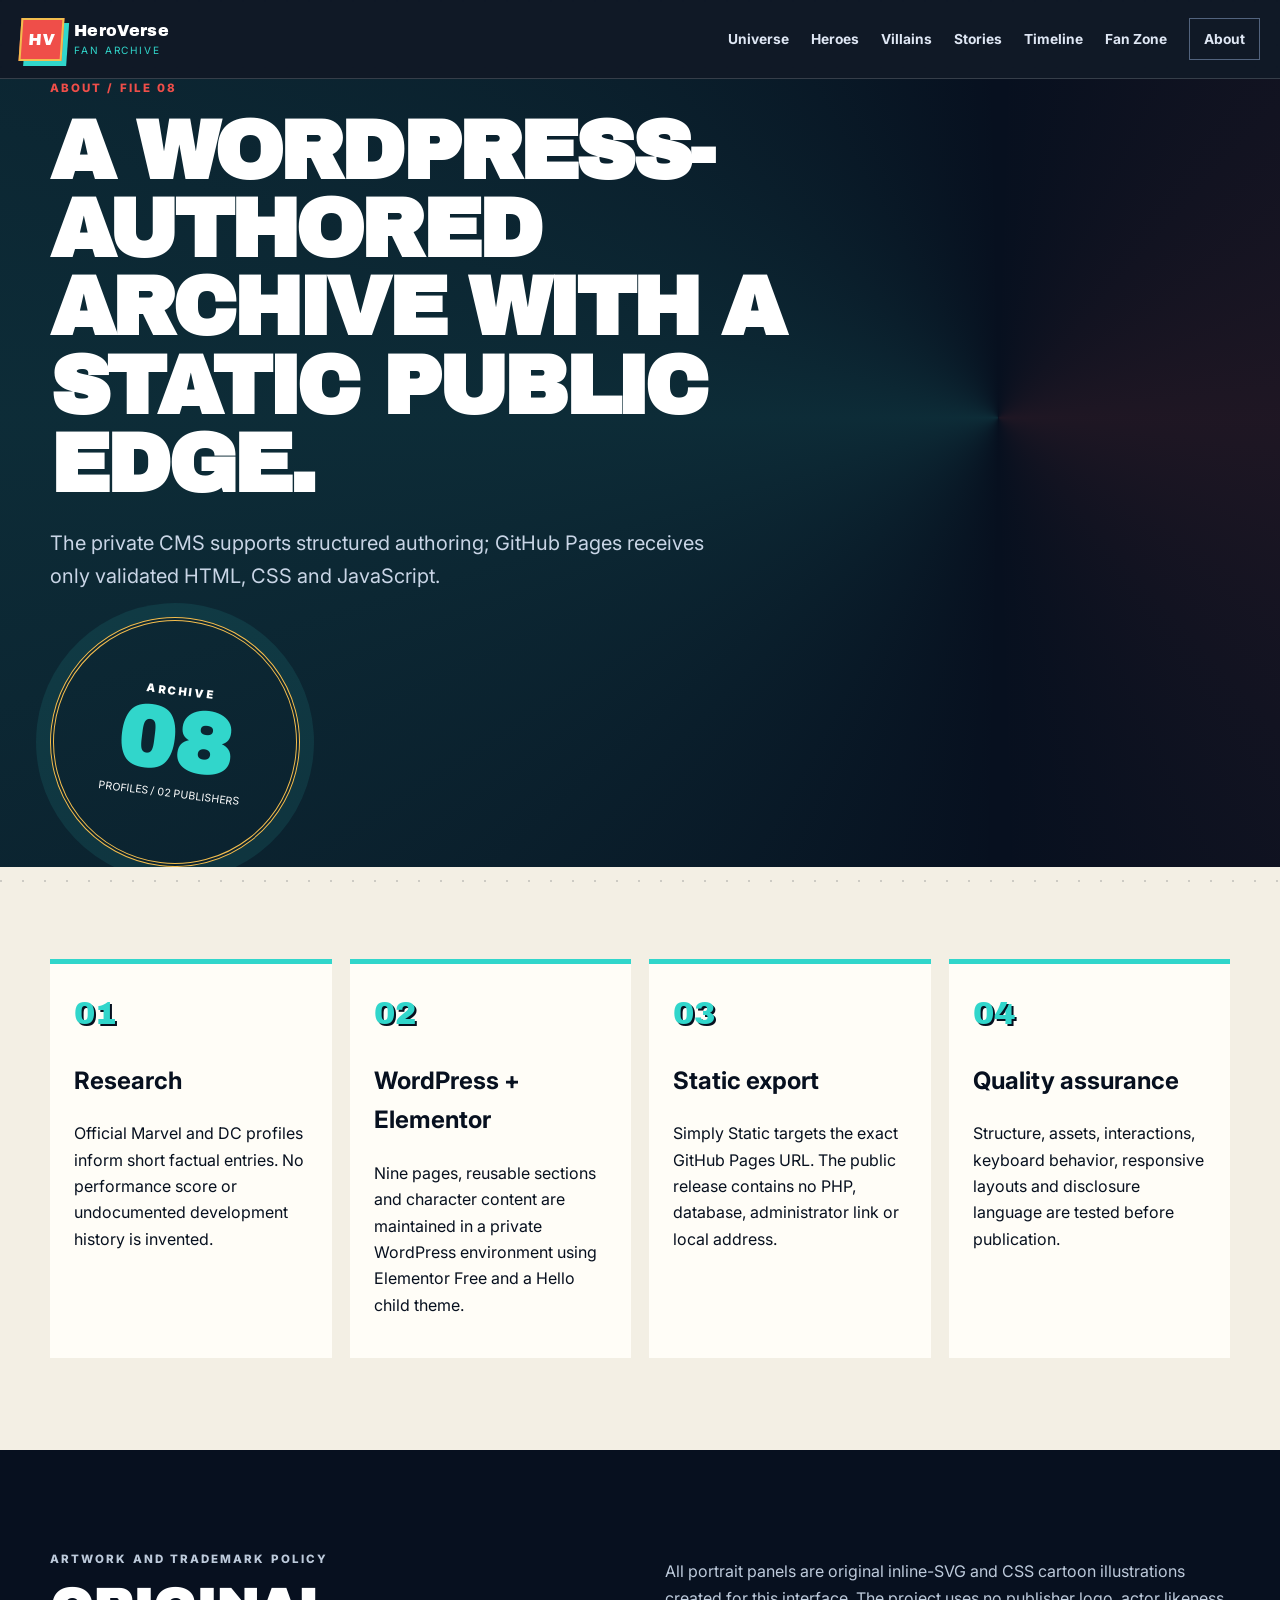
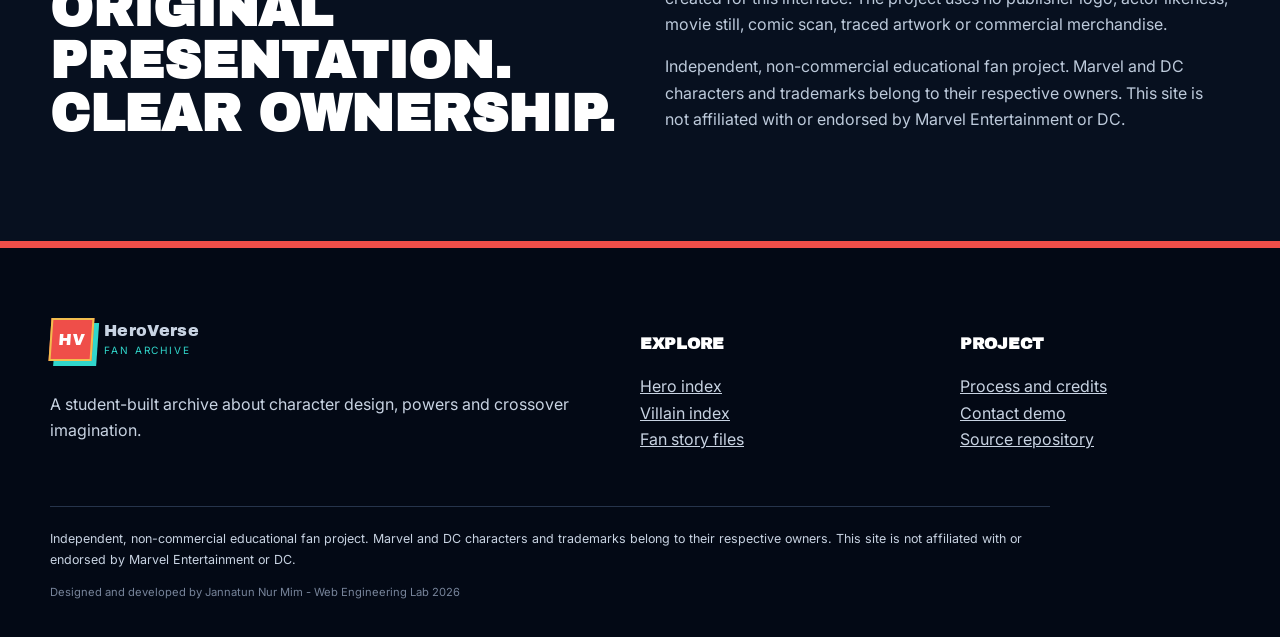
==== commit c4624d93: "Add original cartoon character portraits" ====
--- a/about/index.html
+++ b/about/index.html
@@ -9,7 +9,7 @@
   <button class="nav-toggle" type="button" aria-expanded="false" aria-controls="site-menu"><span>Menu</span><i aria-hidden="true"></i></button>
   <div class="site-menu" id="site-menu"><a href="https://mim242-40-002-dot.github.io/prompt-and-pixel-ai/universe/">Universe</a><a href="https://mim242-40-002-dot.github.io/prompt-and-pixel-ai/heroes/">Heroes</a><a href="https://mim242-40-002-dot.github.io/prompt-and-pixel-ai/villains/">Villains</a><a href="https://mim242-40-002-dot.github.io/prompt-and-pixel-ai/stories/">Stories</a><a href="https://mim242-40-002-dot.github.io/prompt-and-pixel-ai/timeline/">Timeline</a><a href="https://mim242-40-002-dot.github.io/prompt-and-pixel-ai/fan-zone/">Fan Zone</a><a class="nav-more" href="https://mim242-40-002-dot.github.io/prompt-and-pixel-ai/about/">About</a></div>
 </nav></header><main id="main-content"><section class="page-hero"><div class="wrap hero-grid"><div><p class="kicker">About / File 08</p><h1>A WordPress-authored archive with a static public edge.</h1><p class="lead">The private CMS supports structured authoring; GitHub Pages receives only validated HTML, CSS and JavaScript.</p></div><div class="hero-seal" aria-hidden="true"><span>ARCHIVE</span><strong>08</strong><small>profiles / 02 publishers</small></div></div></section><section class="section"><div class="wrap process-grid"><article><span class="step">01</span><h2>Research</h2><p>Official Marvel and DC profiles inform short factual entries. No performance score or undocumented development history is invented.</p></article><article><span class="step">02</span><h2>WordPress + Elementor</h2><p>Nine pages, reusable sections and character content are maintained in a private WordPress environment using Elementor Free and a Hello child theme.</p></article><article><span class="step">03</span><h2>Static export</h2><p>Simply Static targets the exact GitHub Pages URL. The public release contains no PHP, database, administrator link or local address.</p></article><article><span class="step">04</span><h2>Quality assurance</h2><p>Structure, assets, interactions, keyboard behavior, responsive layouts and disclosure language are tested before publication.</p></article></div></section>
-<section class="section section--ink"><div class="wrap split"><div><p class="kicker">Artwork and trademark policy</p><h2>Original presentation. Clear ownership.</h2></div><div><p>All portrait panels are original CSS-built illustrations created for this interface. The project uses no publisher logo, actor likeness, movie still, comic scan, traced artwork or commercial merchandise.</p><p>Independent, non-commercial educational fan project. Marvel and DC characters and trademarks belong to their respective owners. This site is not affiliated with or endorsed by Marvel Entertainment or DC.</p></div></div></section></main><footer class="site-footer">
+<section class="section section--ink"><div class="wrap split"><div><p class="kicker">Artwork and trademark policy</p><h2>Original presentation. Clear ownership.</h2></div><div><p>All portrait panels are original inline-SVG and CSS cartoon illustrations created for this interface. The project uses no publisher logo, actor likeness, movie still, comic scan, traced artwork or commercial merchandise.</p><p>Independent, non-commercial educational fan project. Marvel and DC characters and trademarks belong to their respective owners. This site is not affiliated with or endorsed by Marvel Entertainment or DC.</p></div></div></section></main><footer class="site-footer">
   <div class="footer-grid"><div><a class="brand brand--footer" href="https://mim242-40-002-dot.github.io/prompt-and-pixel-ai/"><span class="brand-mark" aria-hidden="true">HV</span><span>HeroVerse<small>Fan Archive</small></span></a><p>A student-built archive about character design, powers and crossover imagination.</p></div>
   <div><h2>Explore</h2><p><a href="https://mim242-40-002-dot.github.io/prompt-and-pixel-ai/heroes/">Hero index</a><br><a href="https://mim242-40-002-dot.github.io/prompt-and-pixel-ai/villains/">Villain index</a><br><a href="https://mim242-40-002-dot.github.io/prompt-and-pixel-ai/stories/">Fan story files</a></p></div>
   <div><h2>Project</h2><p><a href="https://mim242-40-002-dot.github.io/prompt-and-pixel-ai/about/">Process and credits</a><br><a href="https://mim242-40-002-dot.github.io/prompt-and-pixel-ai/contact/">Contact demo</a><br><a href="https://github.com/mim242-40-002-dot/prompt-and-pixel-ai">Source repository</a></p></div></div>
--- a/css/heroverse.css
+++ b/css/heroverse.css
@@ -1,5 +1,5 @@
 @import url('https://fonts.googleapis.com/css2?family=Archivo+Black&family=Inter:wght@400;500;600;700;800&display=swap');
 :root{--ink:#07101f;--navy:#0b1930;--paper:#f3efe4;--white:#fffdf7;--cyan:#31d6cb;--red:#ef4e49;--gold:#f2bd4e;--violet:#8b6cff;--green:#33c47b;--line:rgba(255,255,255,.16);--shadow:0 22px 60px rgba(3,8,18,.25);--display:'Archivo Black',Impact,sans-serif;--body:Inter,Arial,sans-serif}*{box-sizing:border-box}html{scroll-behavior:smooth}body{margin:0;background:var(--paper);color:var(--ink);font-family:var(--body);line-height:1.65}body::before{content:"";position:fixed;inset:0;pointer-events:none;opacity:.16;background-image:radial-gradient(circle at 1px 1px,#07101f 1px,transparent 0);background-size:22px 22px;z-index:-1}a{color:inherit}button,input,select,textarea{font:inherit}.wrap{width:min(1180px,calc(100% - 40px));margin:auto}.skip-link{position:fixed;left:16px;top:-60px;z-index:100;background:var(--gold);padding:10px 16px;font-weight:800}.skip-link:focus{top:12px}.site-header{position:sticky;top:0;z-index:50;background:rgba(7,16,31,.96);border-bottom:1px solid var(--line);backdrop-filter:blur(14px)}.nav-shell{width:min(1240px,calc(100% - 32px));height:78px;margin:auto;display:flex;align-items:center;gap:28px}.brand{display:inline-flex;align-items:center;gap:11px;color:white;text-decoration:none;font-family:var(--display);font-size:1rem;letter-spacing:.02em;line-height:.85}.brand small{display:block;color:var(--cyan);font-family:var(--body);font-size:.63rem;letter-spacing:.19em;text-transform:uppercase;margin-top:8px}.brand-mark{width:43px;height:43px;display:grid;place-items:center;border:2px solid var(--gold);background:var(--red);color:white;box-shadow:5px 5px 0 var(--cyan);transform:skew(-4deg)}.site-menu{margin-left:auto;display:flex;align-items:center;gap:22px}.site-menu a{color:#dfe7f4;text-decoration:none;font-size:.86rem;font-weight:700;position:relative}.site-menu a::after{content:"";position:absolute;left:0;right:100%;bottom:-8px;height:3px;background:var(--cyan);transition:right .2s}.site-menu a:hover::after,.site-menu a:focus-visible::after,.site-menu a[aria-current=page]::after{right:0}.nav-more{padding:9px 14px;border:1px solid #52637d}.nav-toggle{display:none;margin-left:auto;color:white;background:none;border:0;font-weight:800}.nav-toggle i,.nav-toggle i::before,.nav-toggle i::after{display:block;width:24px;height:2px;background:white;position:relative}.nav-toggle i{margin-top:8px}.nav-toggle i::before,.nav-toggle i::after{content:"";position:absolute;left:0}.nav-toggle i::before{top:-7px}.nav-toggle i::after{top:7px}.home-hero,.page-hero{background:var(--ink);color:white;overflow:hidden;position:relative}.home-hero::after,.page-hero::after{content:"";position:absolute;inset:-20%;background:conic-gradient(from 180deg at 70% 45%,transparent,rgba(49,214,203,.14),transparent,rgba(239,78,73,.1),transparent);animation:drift 18s linear infinite}.home-grid{min-height:690px;display:grid;grid-template-columns:1.03fr .97fr;align-items:center;gap:30px;position:relative;z-index:1}.kicker{text-transform:uppercase;letter-spacing:.18em;font-size:.72rem;font-weight:800;color:var(--red);margin:0 0 14px}.home-copy h1,.page-hero h1{font-family:var(--display);text-transform:uppercase;line-height:.94;letter-spacing:-.045em;margin:0;max-width:850px}.home-copy h1{font-size:clamp(3.4rem,7.2vw,7.2rem)}.home-copy h1 em{font-style:normal;color:var(--cyan);text-shadow:5px 5px 0 rgba(239,78,73,.45)}.lead{font-size:clamp(1.05rem,2vw,1.25rem);color:#c9d5e6;max-width:690px;margin:24px 0}.button-row{display:flex;gap:12px;flex-wrap:wrap}.button{display:inline-flex;justify-content:center;align-items:center;min-height:48px;padding:12px 18px;border:2px solid var(--gold);background:var(--gold);color:var(--ink);text-decoration:none;text-transform:uppercase;letter-spacing:.07em;font-size:.78rem;font-weight:900;box-shadow:5px 5px 0 var(--red);cursor:pointer}.button:hover,.button:focus-visible{transform:translate(-2px,-2px);box-shadow:8px 8px 0 var(--red)}.button--ghost{background:transparent;color:white;border-color:#536887;box-shadow:none}.button--dark{background:var(--ink);color:white;border-color:var(--ink);margin-top:12px}.boundary-note{max-width:680px;border-left:4px solid var(--cyan);padding:10px 0 10px 16px;color:#aebed4;font-size:.86rem}.hero-collage{height:540px;display:grid;grid-template-columns:repeat(4,1fr);grid-template-rows:repeat(2,1fr);transform:rotate(-2deg);filter:drop-shadow(0 26px 30px rgba(0,0,0,.35))}.hero-collage .portrait:nth-child(odd){transform:translateY(24px)}.portrait{position:relative;min-height:245px;overflow:hidden;background:linear-gradient(155deg,#21324d,#101a2b);border:3px solid var(--ink);isolation:isolate}.portrait::before{content:"";position:absolute;inset:0;background:radial-gradient(circle at 20% 20%,rgba(255,255,255,.26) 0 1px,transparent 2px);background-size:12px 12px;opacity:.35}.portrait::after{content:"";position:absolute;width:130%;height:28%;left:-15%;bottom:5%;background:var(--accent,var(--cyan));transform:rotate(-12deg);opacity:.85;z-index:-1}.portrait-head{position:absolute;width:42%;aspect-ratio:.82;left:29%;top:17%;border-radius:46% 46% 40% 40%;background:linear-gradient(145deg,var(--accent,#dce4ec),#10182a);box-shadow:inset 8px -8px 0 rgba(0,0,0,.22)}.portrait-head::after{content:"";position:absolute;left:16%;right:16%;top:44%;height:5px;background:var(--white);box-shadow:0 12px 0 color-mix(in srgb,var(--accent) 75%,white)}.portrait-body{position:absolute;width:92%;height:52%;left:4%;bottom:-19%;border-radius:48% 48% 0 0;background:linear-gradient(145deg,var(--accent,#52647e),#111a2c);border:3px solid rgba(255,255,255,.12)}.portrait-orbit{position:absolute;width:76%;aspect-ratio:1;left:12%;top:5%;border:2px solid var(--accent,var(--cyan));border-radius:50%;opacity:.55}.portrait-glyph{position:absolute;right:8%;top:7%;font-family:var(--display);font-size:1.15rem;color:white;text-shadow:2px 2px 0 var(--ink)}.portrait--spider-man{--accent:#ef4e49}.portrait--spider-man .portrait-head{background:repeating-linear-gradient(45deg,#bd2929 0 8px,#ef4e49 8px 15px)}.portrait--thor{--accent:#5bc0eb}.portrait--thor .portrait-head::before{content:"";position:absolute;width:145%;height:28%;left:-22%;top:-10%;border-radius:50%;background:#e5d5a2}.portrait--iron-man{--accent:#f2bd4e}.portrait--iron-man .portrait-head{clip-path:polygon(20% 0,80% 0,100% 25%,86% 100%,14% 100%,0 25%)}.portrait--hulk{--accent:#48bd72}.portrait--hulk .portrait-head{width:52%;left:24%;border-radius:40% 40% 45% 45%}.portrait--doctor-strange{--accent:#f59b45}.portrait--doctor-strange .portrait-orbit{border-width:6px;box-shadow:0 0 20px #f59b45}.portrait--green-arrow{--accent:#24b06b}.portrait--green-arrow .portrait-head::before{content:"";position:absolute;inset:-18% -30% 48%;background:#0b683d;clip-path:polygon(0 100%,50% 0,100% 100%)}.portrait--loki{--accent:#a2d454}.portrait--loki .portrait-head::before{content:"";position:absolute;width:140%;height:75%;left:-20%;top:-38%;border:5px solid #d9b44a;border-bottom:0;border-radius:50% 50% 0 0}.portrait--thanos{--accent:#8b6cff}.portrait--thanos .portrait-head{width:52%;left:24%;background:linear-gradient(#8b6cff,#4f3a92)}.ticker{overflow:hidden;background:var(--gold);border-block:4px solid var(--ink);font-family:var(--display);text-transform:uppercase;white-space:nowrap;padding:14px 0;font-size:1.1rem}.ticker div{width:max-content;animation:marquee 22s linear infinite}.ticker span{color:var(--red);padding:0 24px}.section{padding:92px 0}.section--ink{background:var(--ink);color:white}.section--paper{background:#e8e0d0}.section-heading{display:flex;justify-content:space-between;gap:30px;align-items:end;margin-bottom:34px}.section-heading h2,.split h2,.publisher-panel h2,.fan-lab h2,.contact-note h2{font-family:var(--display);text-transform:uppercase;line-height:1.03;font-size:clamp(2rem,4vw,4.1rem);margin:0}.section-heading>p{max-width:460px;color:#566273}.filter-bar{display:flex;gap:9px;flex-wrap:wrap;margin-bottom:10px}.filter{border:2px solid var(--ink);background:transparent;padding:9px 16px;text-transform:uppercase;font-size:.74rem;font-weight:900;cursor:pointer}.filter.is-active,.filter:hover,.filter:focus-visible{background:var(--ink);color:white}.filter-status{font-size:.82rem;color:#667180;margin:0 0 22px}.character-grid{display:grid;grid-template-columns:repeat(4,1fr);gap:18px}.character-card{background:var(--white);border:2px solid var(--ink);box-shadow:8px 8px 0 var(--ink);transition:transform .2s}.character-card:hover{transform:translate(-3px,-3px)}.character-card .portrait{min-height:255px;border:0;border-bottom:2px solid var(--ink)}.character-copy{padding:20px}.character-copy h3{font-family:var(--display);text-transform:uppercase;font-size:1.5rem;margin:10px 0 0;line-height:1}.character-copy p{font-size:.9rem}.identity{color:#697487;margin:4px 0 12px!important;font-weight:700}.eyebrow-row{display:flex;justify-content:space-between;text-transform:uppercase;letter-spacing:.12em;font-size:.64rem;font-weight:900}.publisher{color:var(--red)}.text-link{border:0;padding:0;background:none;color:var(--ink);text-transform:uppercase;font-weight:900;font-size:.75rem;letter-spacing:.06em;cursor:pointer;text-decoration:underline;text-decoration-thickness:2px;text-underline-offset:5px}.text-link.light{color:var(--cyan)}.profile-dialog{width:min(610px,calc(100% - 32px));border:3px solid var(--ink);padding:30px;background:var(--paper);box-shadow:14px 14px 0 var(--cyan)}.profile-dialog::backdrop{background:rgba(4,9,19,.82);backdrop-filter:blur(5px)}.dialog-top{display:flex;justify-content:space-between;align-items:center}.dialog-close{border:2px solid var(--ink);background:white;padding:7px 12px;font-weight:800;cursor:pointer}.profile-dialog h2{font-family:var(--display);font-size:2.7rem;text-transform:uppercase;line-height:1;margin:12px 0 4px}.dialog-identity{font-weight:800;color:#687486}.profile-facts{display:grid;grid-template-columns:1fr 2fr;border-block:2px solid var(--ink);padding:14px 0}.profile-facts div{padding-right:14px}.profile-facts dt{text-transform:uppercase;font-size:.67rem;font-weight:900;letter-spacing:.1em}.profile-facts dd{margin:3px 0}.page-hero .hero-grid{min-height:470px;align-items:center;position:relative;z-index:1}.page-hero h1{font-size:clamp(3.1rem,6.5vw,6.6rem)}.hero-seal{justify-self:end;width:250px;aspect-ratio:1;border:4px double var(--gold);border-radius:50%;display:flex;flex-direction:column;align-items:center;justify-content:center;transform:rotate(7deg);box-shadow:0 0 0 14px rgba(49,214,203,.1)}.hero-seal span{letter-spacing:.24em;font-weight:900;font-size:.7rem}.hero-seal strong{font-family:var(--display);font-size:5.3rem;color:var(--cyan);line-height:1}.hero-seal small{font-size:.66rem;text-transform:uppercase}.split,.two-col,.contact-grid,.fan-lab{display:grid;grid-template-columns:1fr 1fr;gap:50px;align-items:center}.split p{color:#bdcadb}.publisher-panel{min-height:440px;padding:40px;border:3px solid var(--ink);box-shadow:12px 12px 0 var(--ink);position:relative;overflow:hidden}.publisher-panel::after{content:"";position:absolute;width:250px;height:250px;border-radius:50%;right:-80px;bottom:-100px;background:var(--panel-color);opacity:.23}.marvel-panel{--panel-color:var(--red);background:#fff5ee}.dc-panel{--panel-color:var(--green);background:#eefbf4}.big-number{font-family:var(--display);font-size:7rem;line-height:.8;color:var(--panel-color)}.rule-grid,.process-grid{display:grid;grid-template-columns:repeat(4,1fr);gap:18px}.rule-grid article,.process-grid article{border-top:5px solid var(--red);background:var(--white);padding:24px;min-height:240px}.rule-grid b,.step{font-family:var(--display);font-size:2rem;color:var(--cyan);text-shadow:2px 2px 0 var(--ink)}.story-grid{display:grid;grid-template-columns:repeat(3,1fr);gap:20px}.story-card{min-height:330px;border:3px solid var(--ink);background:var(--white);padding:28px;box-shadow:8px 8px 0 var(--ink);position:relative}.story-card:nth-child(2n){background:#dff8f3}.story-card:nth-child(3n){background:#ffe8df}.story-card h2{font-family:var(--display);text-transform:uppercase;line-height:1.08;margin-top:55px}.story-no{position:absolute;right:22px;top:18px;font-family:var(--display);font-size:3rem;color:var(--red)}.issue-tag{display:inline-block;background:var(--gold);color:var(--ink);padding:5px 8px;text-transform:uppercase;letter-spacing:.08em;font-size:.62rem;font-weight:900}.timeline{position:relative}.timeline::before{content:"";position:absolute;left:137px;top:0;bottom:0;width:4px;background:var(--ink)}.timeline-item{display:grid;grid-template-columns:110px 1fr;gap:55px;padding:22px 0 38px;position:relative}.timeline-item::before{content:"";position:absolute;left:128px;top:30px;width:17px;height:17px;background:var(--red);border:3px solid var(--ink);border-radius:50%}.timeline-item.fan::before{background:var(--cyan)}.timeline-date{font-family:var(--display);font-size:1.65rem;text-align:right}.timeline-item h2{font-family:var(--display);text-transform:uppercase;margin:12px 0 3px}.timeline-item a{font-weight:800}.fan-lab{align-items:stretch}.fan-lab form{display:grid;gap:8px}.fan-lab label,.contact-form label{text-transform:uppercase;font-size:.68rem;font-weight:900;letter-spacing:.09em;margin-top:8px}.fan-lab select,.contact-form input,.contact-form select,.contact-form textarea{width:100%;border:2px solid var(--ink);background:var(--white);padding:13px}.fan-lab .button{margin-top:14px}.prompt-output,.contact-note{background:var(--ink);color:white;padding:40px;box-shadow:12px 12px 0 var(--cyan)}.prompt-output h2{font-family:var(--display);text-transform:uppercase;line-height:1.05;font-size:2.7rem}.vote-grid{display:grid;grid-template-columns:repeat(4,1fr);gap:10px}.vote-grid button{min-height:100px;border:2px solid var(--ink);background:var(--white);font-weight:900;cursor:pointer}.vote-grid button:hover,.vote-grid button:focus-visible,.vote-grid button.is-selected{background:var(--cyan)}.process-grid article{border-color:var(--cyan)}.contact-grid{align-items:start}.contact-form{display:grid;grid-template-columns:1fr 1fr;gap:18px}.contact-form .full{grid-column:1/-1}.form-status{font-size:.86rem;font-weight:700}.site-footer{background:#030915;color:#c8d3e2;padding:70px max(20px,calc((100% - 1180px)/2)) 24px;border-top:7px solid var(--red)}.footer-grid{display:grid;grid-template-columns:2fr 1fr 1fr;gap:50px}.site-footer h2{font-family:var(--display);font-size:1rem;text-transform:uppercase;color:white}.site-footer a{color:inherit}.brand--footer{margin-bottom:14px}.legal{border-top:1px solid #26344b;margin-top:38px;padding-top:22px;font-size:.78rem;max-width:1000px}.copyright{font-size:.7rem;color:#77849a}.accent-crimson{--card-accent:#ef4e49}.accent-sky{--card-accent:#5bc0eb}.accent-gold{--card-accent:#f2bd4e}.accent-green{--card-accent:#48bd72}.accent-amber{--card-accent:#f59b45}.accent-emerald{--card-accent:#24b06b}.accent-lime{--card-accent:#a2d454}.accent-violet{--card-accent:#8b6cff}.character-card{border-top:7px solid var(--card-accent)}[hidden]{display:none!important}:focus-visible{outline:4px solid var(--cyan);outline-offset:3px}@keyframes drift{to{transform:rotate(360deg)}}@keyframes marquee{to{transform:translateX(-50%)}}
-@media(max-width:1000px){.site-menu{position:absolute;display:none;left:16px;right:16px;top:78px;background:var(--ink);padding:20px;flex-direction:column;align-items:stretch;border:1px solid #364967}.site-menu.is-open{display:flex}.nav-toggle{display:block}.home-grid{grid-template-columns:1fr;padding:80px 0}.hero-collage{height:430px}.character-grid{grid-template-columns:repeat(2,1fr)}.rule-grid,.process-grid{grid-template-columns:repeat(2,1fr)}.story-grid{grid-template-columns:repeat(2,1fr)}}
+.portrait-art{position:absolute;inset:0;width:100%;height:100%;z-index:2;filter:drop-shadow(0 8px 5px rgba(0,0,0,.26))}.portrait-art *{vector-effect:non-scaling-stroke}.c-orbit{fill:none;stroke:var(--accent);stroke-width:2;opacity:.7}.c-rays{fill:none;stroke:var(--accent);stroke-width:4;stroke-linecap:round}.c-torso{fill:var(--suit,var(--accent));stroke:#07101f;stroke-width:4}.c-chest{fill:var(--suit-2,#15243b);stroke:rgba(255,255,255,.28);stroke-width:2}.c-head{fill:var(--skin,#d9a47f);stroke:#07101f;stroke-width:4}.c-neck{fill:var(--skin,#d9a47f);stroke:#07101f;stroke-width:3}.c-hair,.c-beard{fill:var(--hair,#261c1d);stroke:#07101f;stroke-width:3}.c-eye{fill:#fffdf7;stroke:#07101f;stroke-width:3;stroke-linecap:round}.c-mouth,.c-brow,.c-chin{fill:none;stroke:#07101f;stroke-width:4;stroke-linecap:round}.c-mask{fill:var(--mask,var(--accent));stroke:#07101f;stroke-width:3}.c-helmet,.c-horn{fill:var(--metal,var(--gold));stroke:#07101f;stroke-width:4}.c-faceplate{fill:#f2bd4e;stroke:#07101f;stroke-width:3}.c-web{fill:none;stroke:#17243b;stroke-width:1.7;opacity:.85}.c-spell{fill:none;stroke:#ffb84f;stroke-width:3;filter:drop-shadow(0 0 5px #ff9d2e)}.c-hammer{fill:#b9d5df;stroke:#07101f;stroke-width:4}.c-arrow{fill:none;stroke:#f2bd4e;stroke-width:4}.c-glyph{fill:#fff;font:900 15px var(--body);paint-order:stroke;stroke:#07101f;stroke-width:3}.portrait--spider-man{--accent:#ef4e49;--suit:#cf343c;--suit-2:#17335d;--mask:#e34147}.portrait--thor{--accent:#5bc0eb;--suit:#2f75aa;--suit-2:#d5b250;--skin:#e4b38e;--hair:#e8d69f}.portrait--iron-man{--accent:#f2bd4e;--suit:#a91828;--suit-2:#d59f2c;--metal:#b91f2e}.portrait--hulk{--accent:#48bd72;--suit:#58377e;--suit-2:#2f7d55;--skin:#58ae65;--hair:#17251d}.portrait--doctor-strange{--accent:#f59b45;--suit:#245182;--suit-2:#b92637;--skin:#d9a27c;--hair:#25212b}.portrait--green-arrow{--accent:#24b06b;--suit:#147249;--suit-2:#263c31;--skin:#d8a177;--hair:#6d3f25;--mask:#155f3e}.portrait--loki{--accent:#a2d454;--suit:#284d38;--suit-2:#9b7a2f;--skin:#d6a17d;--hair:#171c18;--metal:#c5a43b}.portrait--thanos{--accent:#8b6cff;--suit:#493176;--suit-2:#b28d36;--skin:#8260b5;--metal:#b7953e}@media(max-width:1000px){.site-menu{position:absolute;display:none;left:16px;right:16px;top:78px;background:var(--ink);padding:20px;flex-direction:column;align-items:stretch;border:1px solid #364967}.site-menu.is-open{display:flex}.nav-toggle{display:block}.home-grid{grid-template-columns:1fr;padding:80px 0}.hero-collage{height:430px}.character-grid{grid-template-columns:repeat(2,1fr)}.rule-grid,.process-grid{grid-template-columns:repeat(2,1fr)}.story-grid{grid-template-columns:repeat(2,1fr)}}
 @media(max-width:700px){.wrap{width:calc(100% - 42px)}.nav-shell{width:calc(100% - 28px);height:70px;gap:6px}.brand{font-size:.78rem;gap:8px}.brand small{font-size:.54rem}.brand-mark{width:36px;height:36px;box-shadow:3px 3px 0 var(--cyan)}.nav-toggle{padding:6px;min-width:40px;font-size:.7rem}.home-grid{padding:56px 0;min-height:auto}.home-copy{min-width:0}.home-copy .kicker{max-width:30ch;font-size:.6rem;letter-spacing:.13em}.home-copy h1{font-size:clamp(2.2rem,11vw,2.6rem);letter-spacing:-.045em;overflow-wrap:normal}.home-copy .lead{font-size:.92rem;max-width:100%}.hero-collage{height:560px;grid-template-columns:repeat(2,1fr);grid-template-rows:repeat(4,1fr)}.hero-collage .portrait{min-height:140px}.hero-collage .portrait:nth-child(odd){transform:none}.section{padding:65px 0}.section-heading,.split{display:block}.section-heading>p{margin-top:16px}.character-grid,.two-col,.story-grid,.fan-lab,.contact-grid,.footer-grid{grid-template-columns:1fr}.character-card .portrait{min-height:290px}.page-hero .hero-grid{min-height:520px;display:block;padding:80px 0}.page-hero h1{font-size:clamp(2.45rem,12vw,3rem)}.hero-seal{display:none}.publisher-panel{min-height:0}.rule-grid,.process-grid,.vote-grid{grid-template-columns:1fr}.timeline::before{left:14px}.timeline-item{grid-template-columns:1fr;gap:7px;padding-left:44px}.timeline-item::before{left:5px}.timeline-date{text-align:left}.contact-form{grid-template-columns:1fr}.site-footer{padding-top:55px}.profile-dialog{padding:22px}.profile-dialog h2{font-size:2rem}.profile-facts{grid-template-columns:1fr}.ticker{font-size:.83rem}}
 @media(prefers-reduced-motion:reduce){*,*::before,*::after{animation:none!important;scroll-behavior:auto!important;transition:none!important}}
